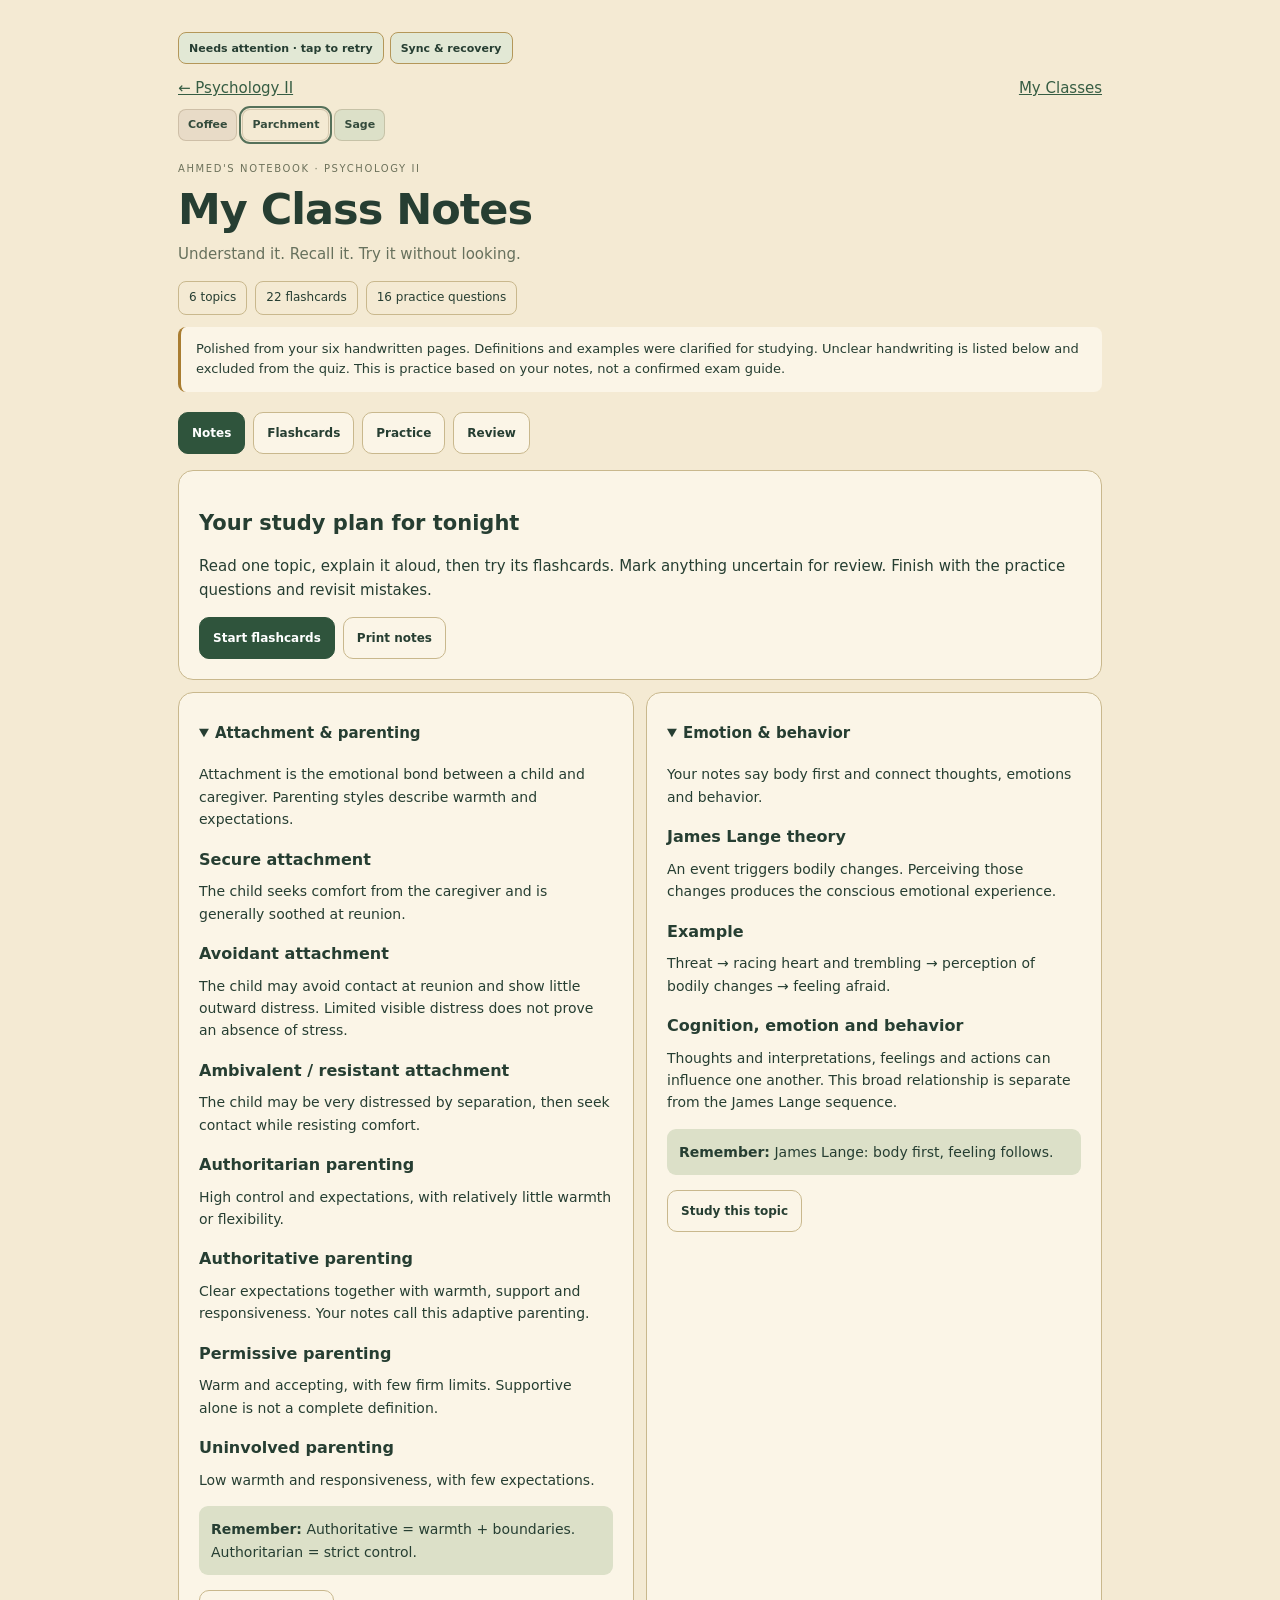
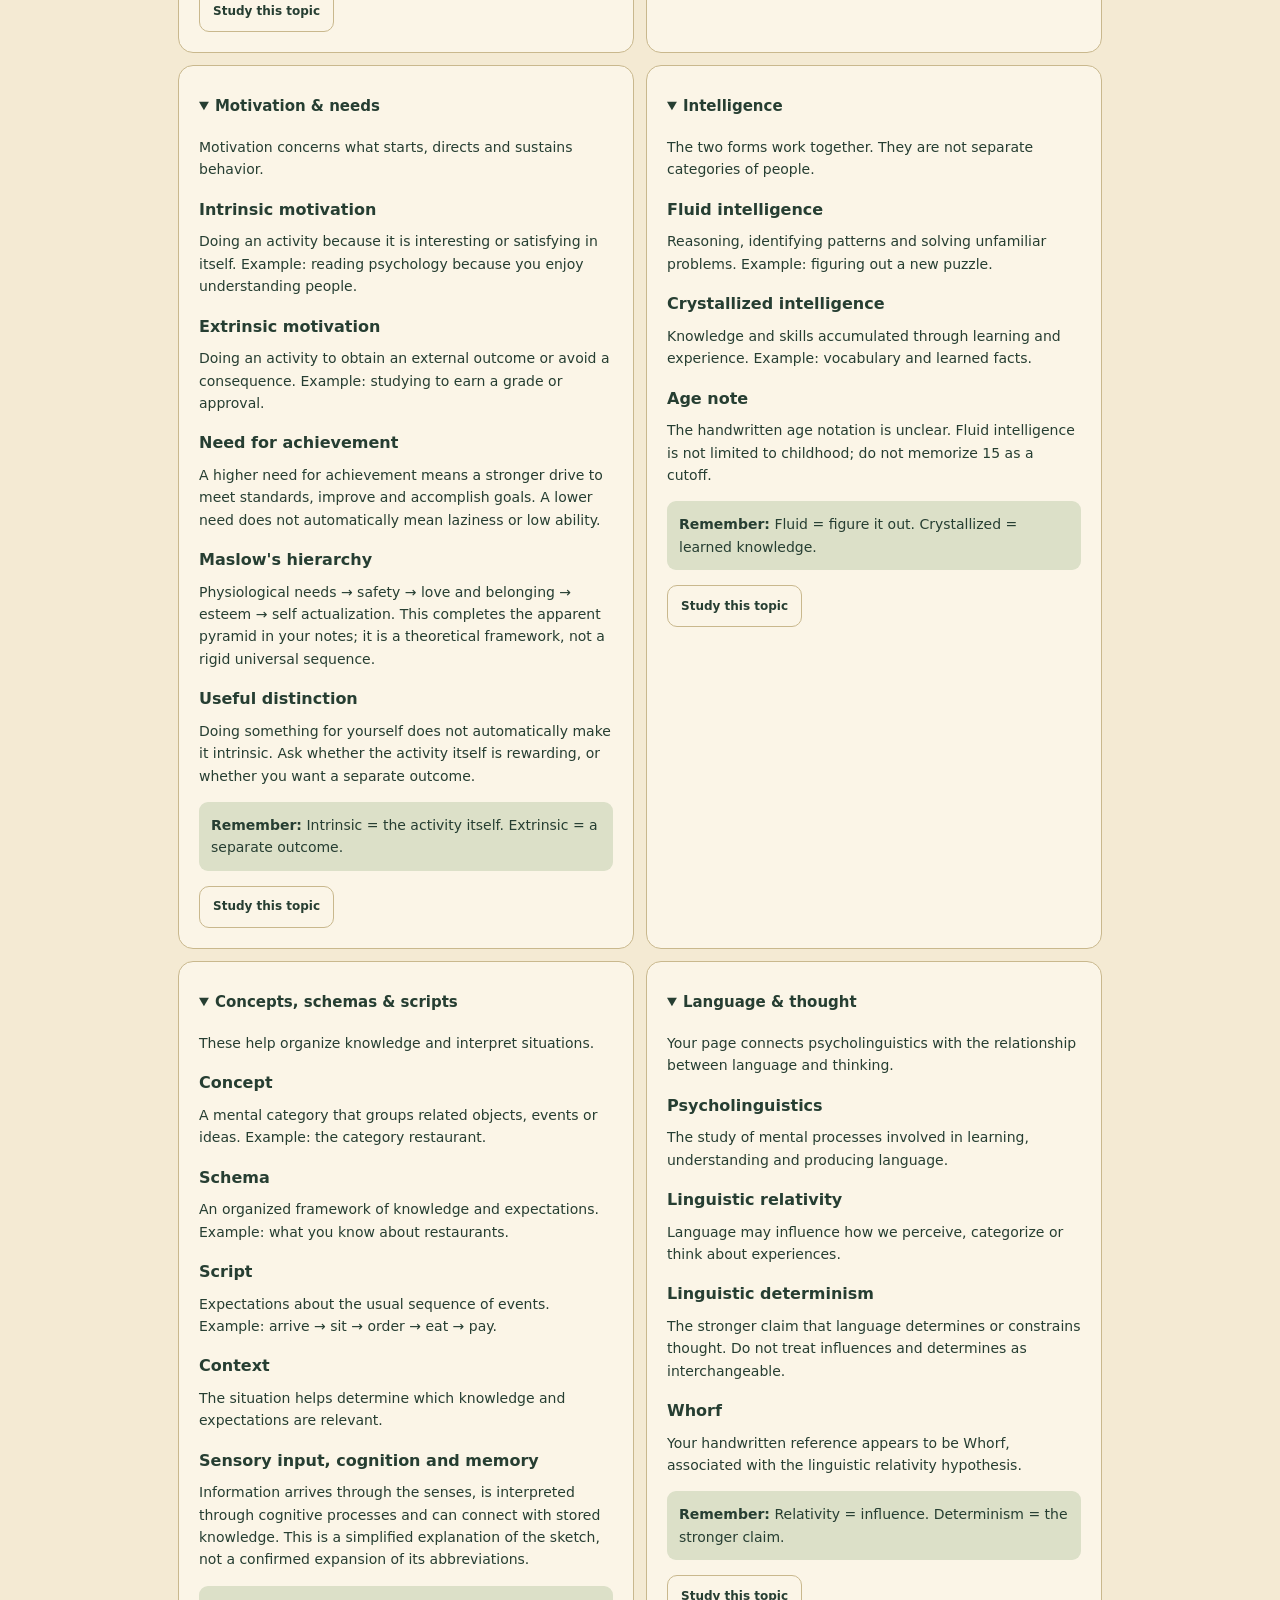
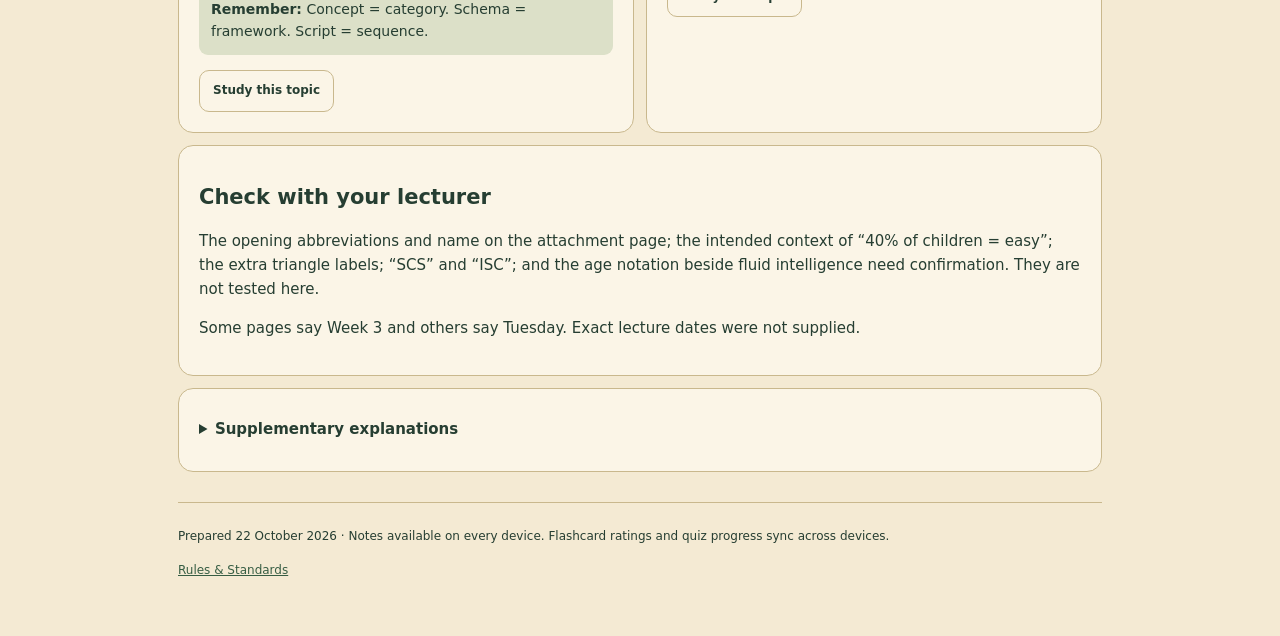
==== class-notes.html @ cc476f18 "Connect shared device sync with local migration and version recovery" ====
<!doctype html>
<html lang="en"><head><meta charset="utf-8"><meta name="viewport" content="width=device-width,initial-scale=1">
<title>My Class Notes · Psychology II · Ahmed Life Lab</title>
<link rel="icon" href="/ahmed-icon.svg"><link rel="stylesheet" href="/warm-theme.css">
<style>
*{box-sizing:border-box}body{margin:0;font:15px/1.6 system-ui,sans-serif;color:#263e32}main{max-width:960px;margin:auto;padding:24px 18px 56px}a{color:#365d43}button,select{font:600 12px/1.4 system-ui;min-height:42px;padding:9px 13px;border:1px solid var(--edge);border-radius:10px;color:#263e32;background:var(--surface);cursor:pointer}button:disabled{opacity:.45;cursor:default}button:focus-visible,a:focus-visible,select:focus-visible,summary:focus-visible{outline:3px solid #9a6834;outline-offset:3px}.topline,.actions,.tabs,.filters,.stats{display:flex;gap:8px;align-items:center;flex-wrap:wrap}.topline{justify-content:space-between}.eyebrow{font-size:10px;letter-spacing:1.6px;text-transform:uppercase;color:#6d725b;margin:20px 0 6px}h1{font-size:clamp(29px,6vw,43px);line-height:1.15;letter-spacing:-1px;margin:8px 0}h2{font-size:21px;line-height:1.35}h3{font-size:16px;margin-bottom:5px}p{margin:8px 0 15px}.muted,small{color:#67715d}.tabs{margin:20px 0 16px}.tabs button[aria-current=page],.primary{background:#2f543c;color:white;border-color:#2f543c}.box{border:1px solid var(--edge);border-radius:15px;padding:20px;background:var(--surface);margin:12px 0}.grid{display:grid;grid-template-columns:repeat(2,minmax(0,1fr));gap:12px}.grid .box{margin:0}.cue{background:var(--sage);padding:12px;border-radius:9px;font-size:13px}.stats{font-size:12px;margin:12px 0}.stats span{border:1px solid var(--edge);border-radius:8px;padding:6px 10px}.flash{text-align:center;min-height:300px;display:flex;flex-direction:column;justify-content:center;align-items:center}.flash h2{font-size:25px;max-width:650px}.flash .answer{border-top:1px solid var(--edge);padding-top:18px;max-width:650px}.flash .actions{justify-content:center}.option{display:block;width:100%;text-align:left;margin:9px 0;font-weight:500}.option.correct{border:2px solid #377148;background:#e4efdc;color:#244c2d}.option.wrong{border:2px solid #a44942;background:#f8e8e1;color:#772d28}.notice{border-left:3px solid #a97d31;padding:12px 15px;font-size:13px;background:var(--surface);border-radius:8px}summary{cursor:pointer;font-weight:650;padding:8px 0;min-height:42px}footer{margin-top:30px;padding-top:16px;border-top:1px solid var(--edge);font-size:12px}#warning{color:#853d2c}.filters select{max-width:100%}.topic-body p{font-size:14px}.study-link{display:inline-flex;align-items:center;min-height:42px}.source-list a{display:inline-block;margin-right:12px}#pane{scroll-margin-top:15px}@media(max-width:600px){.grid{grid-template-columns:1fr}main{padding:18px 14px 36px}.box{padding:16px}.tabs{gap:5px}.tabs button{flex:1;padding:9px 7px}.flash h2{font-size:22px}.filters{align-items:stretch;flex-direction:column}}@media print{.tabs,.topline,.warm-themes,.filters,button,.stats,footer{display:none!important}.grid{display:block}.box{break-inside:avoid}main{max-width:none;padding:0}details .topic-body{display:block}body{background:white!important}}
</style><script src="/sync-merge.js?v=1"></script><script src="/cloud-sync.js?v=1"></script></head><body><main>
<div class="topline"><a href="/psychology.html?class=psychology">← Psychology II</a><a href="/?page=university">My Classes</a></div>
<div class="warm-themes" aria-label="Page color"><button data-theme="coffee">Coffee</button><button data-theme="parchment">Parchment</button><button data-theme="sage">Sage</button></div>
<header><p class="eyebrow">Ahmed's notebook · Psychology II</p><h1>My Class Notes</h1><p class="muted">Understand it. Recall it. Try it without looking.</p><div class="stats"><span>6 topics</span><span>22 flashcards</span><span>16 practice questions</span></div></header>
<p class="notice">Polished from your six handwritten pages. Definitions and examples were clarified for studying. Unclear handwriting is listed below and excluded from the quiz. This is practice based on your notes, not a confirmed exam guide.</p>
<nav class="tabs" aria-label="Study mode"><button data-mode="notes">Notes</button><button data-mode="cards">Flashcards</button><button data-mode="quiz">Practice</button><button data-mode="review">Review</button></nav>
<p id="warning" role="status"></p><div id="pane"></div>
<footer><p>Prepared 22 October 2026 · Notes available on every device. Flashcard ratings and quiz progress sync across devices.</p><a href="/rules.html">Rules & Standards</a></footer>
</main><script>
"use strict";
const topics=[{"title":"Attachment & parenting","intro":"Attachment is the emotional bond between a child and caregiver. Parenting styles describe warmth and expectations.","items":[["Secure attachment","The child seeks comfort from the caregiver and is generally soothed at reunion."],["Avoidant attachment","The child may avoid contact at reunion and show little outward distress. Limited visible distress does not prove an absence of stress."],["Ambivalent / resistant attachment","The child may be very distressed by separation, then seek contact while resisting comfort."],["Authoritarian parenting","High control and expectations, with relatively little warmth or flexibility."],["Authoritative parenting","Clear expectations together with warmth, support and responsiveness. Your notes call this adaptive parenting."],["Permissive parenting","Warm and accepting, with few firm limits. Supportive alone is not a complete definition."],["Uninvolved parenting","Low warmth and responsiveness, with few expectations."]],"cue":"Authoritative = warmth + boundaries. Authoritarian = strict control."},{"title":"Emotion & behavior","intro":"Your notes say body first and connect thoughts, emotions and behavior.","items":[["James Lange theory","An event triggers bodily changes. Perceiving those changes produces the conscious emotional experience."],["Example","Threat → racing heart and trembling → perception of bodily changes → feeling afraid."],["Cognition, emotion and behavior","Thoughts and interpretations, feelings and actions can influence one another. This broad relationship is separate from the James Lange sequence."]],"cue":"James Lange: body first, feeling follows."},{"title":"Motivation & needs","intro":"Motivation concerns what starts, directs and sustains behavior.","items":[["Intrinsic motivation","Doing an activity because it is interesting or satisfying in itself. Example: reading psychology because you enjoy understanding people."],["Extrinsic motivation","Doing an activity to obtain an external outcome or avoid a consequence. Example: studying to earn a grade or approval."],["Need for achievement","A higher need for achievement means a stronger drive to meet standards, improve and accomplish goals. A lower need does not automatically mean laziness or low ability."],["Maslow's hierarchy","Physiological needs → safety → love and belonging → esteem → self actualization. This completes the apparent pyramid in your notes; it is a theoretical framework, not a rigid universal sequence."],["Useful distinction","Doing something for yourself does not automatically make it intrinsic. Ask whether the activity itself is rewarding, or whether you want a separate outcome."]],"cue":"Intrinsic = the activity itself. Extrinsic = a separate outcome."},{"title":"Intelligence","intro":"The two forms work together. They are not separate categories of people.","items":[["Fluid intelligence","Reasoning, identifying patterns and solving unfamiliar problems. Example: figuring out a new puzzle."],["Crystallized intelligence","Knowledge and skills accumulated through learning and experience. Example: vocabulary and learned facts."],["Age note","The handwritten age notation is unclear. Fluid intelligence is not limited to childhood; do not memorize 15 as a cutoff."]],"cue":"Fluid = figure it out. Crystallized = learned knowledge."},{"title":"Concepts, schemas & scripts","intro":"These help organize knowledge and interpret situations.","items":[["Concept","A mental category that groups related objects, events or ideas. Example: the category restaurant."],["Schema","An organized framework of knowledge and expectations. Example: what you know about restaurants."],["Script","Expectations about the usual sequence of events. Example: arrive → sit → order → eat → pay."],["Context","The situation helps determine which knowledge and expectations are relevant."],["Sensory input, cognition and memory","Information arrives through the senses, is interpreted through cognitive processes and can connect with stored knowledge. This is a simplified explanation of the sketch, not a confirmed expansion of its abbreviations."]],"cue":"Concept = category. Schema = framework. Script = sequence."},{"title":"Language & thought","intro":"Your page connects psycholinguistics with the relationship between language and thinking.","items":[["Psycholinguistics","The study of mental processes involved in learning, understanding and producing language."],["Linguistic relativity","Language may influence how we perceive, categorize or think about experiences."],["Linguistic determinism","The stronger claim that language determines or constrains thought. Do not treat influences and determines as interchangeable."],["Whorf","Your handwritten reference appears to be Whorf, associated with the linguistic relativity hypothesis."]],"cue":"Relativity = influence. Determinism = the stronger claim."}],cards=[{"topic":0,"q":"Explain secure attachment.","a":"The child seeks comfort from the caregiver and is generally soothed at reunion."},{"topic":0,"q":"Explain avoidant attachment.","a":"The child may avoid contact at reunion and show little outward distress. Limited visible distress does not prove an absence of stress."},{"topic":0,"q":"Explain ambivalent / resistant attachment.","a":"The child may be very distressed by separation, then seek contact while resisting comfort."},{"topic":0,"q":"Explain authoritarian parenting.","a":"High control and expectations, with relatively little warmth or flexibility."},{"topic":0,"q":"Explain authoritative parenting.","a":"Clear expectations together with warmth, support and responsiveness. Your notes call this adaptive parenting."},{"topic":0,"q":"Explain permissive parenting.","a":"Warm and accepting, with few firm limits. Supportive alone is not a complete definition."},{"topic":0,"q":"Explain uninvolved parenting.","a":"Low warmth and responsiveness, with few expectations."},{"topic":1,"q":"Explain james lange theory.","a":"An event triggers bodily changes. Perceiving those changes produces the conscious emotional experience."},{"topic":1,"q":"Explain cognition, emotion and behavior.","a":"Thoughts and interpretations, feelings and actions can influence one another. This broad relationship is separate from the James Lange sequence."},{"topic":2,"q":"Explain intrinsic motivation.","a":"Doing an activity because it is interesting or satisfying in itself. Example: reading psychology because you enjoy understanding people."},{"topic":2,"q":"Explain extrinsic motivation.","a":"Doing an activity to obtain an external outcome or avoid a consequence. Example: studying to earn a grade or approval."},{"topic":2,"q":"Explain need for achievement.","a":"A higher need for achievement means a stronger drive to meet standards, improve and accomplish goals. A lower need does not automatically mean laziness or low ability."},{"topic":2,"q":"Explain maslow's hierarchy.","a":"Physiological needs → safety → love and belonging → esteem → self actualization. This completes the apparent pyramid in your notes; it is a theoretical framework, not a rigid universal sequence."},{"topic":3,"q":"Explain fluid intelligence.","a":"Reasoning, identifying patterns and solving unfamiliar problems. Example: figuring out a new puzzle."},{"topic":3,"q":"Explain crystallized intelligence.","a":"Knowledge and skills accumulated through learning and experience. Example: vocabulary and learned facts."},{"topic":4,"q":"Explain concept.","a":"A mental category that groups related objects, events or ideas. Example: the category restaurant."},{"topic":4,"q":"Explain schema.","a":"An organized framework of knowledge and expectations. Example: what you know about restaurants."},{"topic":4,"q":"Explain script.","a":"Expectations about the usual sequence of events. Example: arrive → sit → order → eat → pay."},{"topic":4,"q":"Explain context.","a":"The situation helps determine which knowledge and expectations are relevant."},{"topic":5,"q":"Explain psycholinguistics.","a":"The study of mental processes involved in learning, understanding and producing language."},{"topic":5,"q":"Explain linguistic relativity.","a":"Language may influence how we perceive, categorize or think about experiences."},{"topic":5,"q":"Explain linguistic determinism.","a":"The stronger claim that language determines or constrains thought. Do not treat influences and determines as interchangeable."}],quiz=[[0,"A caregiver sets clear limits, listens and responds warmly. Which style fits?",["Authoritative","Authoritarian","Permissive","Uninvolved"],0,"Authoritative parenting combines warmth with clear expectations."],[0,"A caregiver is affectionate but rarely sets limits. Which style fits?",["Uninvolved","Authoritarian","Permissive","Authoritative"],2,"Permissive parenting combines warmth with relatively few firm limits."],[0,"A child seeks comfort and settles after the caregiver returns. Which pattern fits best?",["Avoidant","Secure","Resistant","A parenting style"],1,"Secure attachment involves seeking and generally accepting comfort at reunion."],[0,"A child wants contact at reunion but also resists being comforted. Which pattern fits?",["Secure","Avoidant","Authoritative","Ambivalent / resistant"],3,"The combination of seeking contact and resisting comfort describes a resistant pattern."],[1,"Which sequence best represents James Lange theory?",["Feeling → event → bodily change","Event → bodily change → perceived change → feeling","Feeling → bodily change → event","Event → feeling, without a bodily response"],1,"The theory places bodily changes and their perception before the conscious emotional experience."],[1,"Thoughts, emotions and behavior are best described as…",["Always independent","Exactly the same process","Potentially influencing one another","Only controlled by language"],2,"Interpretations can affect feelings and actions, and these processes can influence one another."],[2,"Ahmed reads psychology because he enjoys the subject. This is…",["Intrinsic motivation","Extrinsic motivation","Linguistic determinism","Crystallized intelligence"],0,"Enjoyment of the activity itself is intrinsic motivation."],[2,"A student studies mainly to earn a prize. This is…",["A script","Intrinsic motivation","Secure attachment","Extrinsic motivation"],3,"The prize is a separate outcome rather than enjoyment of studying itself."],[2,"Which is the usual order of Maslow's five levels?",["Esteem → safety → food → belonging → potential","Physiological → safety → belonging → esteem → self actualization","Safety → esteem → physiological → belonging → potential","Belonging → physiological → esteem → safety → potential"],1,"The standard five level model starts with physiological needs and ends with self actualization."],[2,"Lower need for achievement necessarily means…",["Low intelligence","Laziness","Neither low intelligence nor laziness","No motivation of any kind"],2,"Need for achievement concerns one kind of motivational emphasis, not a person's ability or worth."],[3,"Solving an unfamiliar pattern puzzle mainly illustrates…",["Fluid intelligence","Crystallized intelligence","A parenting style","Extrinsic motivation"],0,"Fluid intelligence involves reasoning through new problems."],[3,"Knowing the meanings of words mainly illustrates…",["Fluid intelligence only","A script","Avoidant attachment","Crystallized intelligence"],3,"Vocabulary is accumulated knowledge."],[4,"Expecting to be seated, order, eat and pay is a…",["Concept only","Script","Motivation","Language theory"],1,"A script is an expected sequence of events."],[4,"An organized framework of knowledge is a…",["Physiological response","Reward","Schema","Need"],2,"Schemas organize knowledge and expectations. Scripts concern event sequences."],[5,"Which wording best captures linguistic relativity?",["Language may influence thought","Language completely determines every thought","Language has no relationship to thought","Thought is only vocabulary"],0,"Relativity concerns influence; determinism is a stronger claim."],[5,"Psycholinguistics examines…",["Only spelling rules","Only parenting","Only intelligence scores","Mental processes involved in language"],3,"It studies processes such as language learning, comprehension and production."]];
const KEY="ahmed-psychology-class-notes-20261022-v1";
let state={ratings:{},answers:{}},mode="notes",filter="all",cursor=0,qi=0,revealed=false;
try{const s=JSON.parse(localStorage.getItem(KEY)||"null");if(s&&typeof s.ratings==="object"&&s.ratings&&typeof s.answers==="object"&&s.answers)state=s}catch(e){}
function persist(){try{localStorage.setItem(KEY,JSON.stringify(state))}catch(e){document.getElementById("warning").textContent="Progress could not be saved. You can still study in this session."}}
const esc=s=>String(s).replace(/[&<>"']/g,c=>({"&":"&amp;","<":"&lt;",">":"&gt;",'"':"&quot;","'":"&#39;"}[c]));
const pane=document.getElementById("pane");
function pool(){return cards.map((_,i)=>i).filter(i=>filter==="all"||(filter==="again"?state.ratings[i]==="again":String(cards[i].topic)===filter))}
function route(push){const u=new URL(location.href);u.searchParams.set("mode",mode);u.searchParams.set("filter",filter);u.searchParams.set("card",cursor);u.searchParams.set("q",qi);history[push?"pushState":"replaceState"]({study:true},"",u)}
function readRoute(){const p=new URLSearchParams(location.search);mode=["notes","cards","quiz","review"].includes(p.get("mode"))?p.get("mode"):"notes";filter=["all","again",...topics.map((_,i)=>String(i))].includes(p.get("filter"))?p.get("filter"):"all";cursor=Math.max(0,Math.min(cards.length-1,Number(p.get("card"))||0));qi=Math.max(0,Math.min(quiz.length-1,Number(p.get("q"))||0));revealed=false}
function go(next){mode=next;revealed=false;route(true);render()}
function moveCard(delta){cursor=Math.max(0,Math.min(pool().length-1,cursor+delta));revealed=false;route(true);render()}
function render(){
document.querySelectorAll("[data-mode]").forEach(b=>{if(b.dataset.mode===mode)b.setAttribute("aria-current","page");else b.removeAttribute("aria-current")});
if(mode==="notes"){
pane.innerHTML='<section class="box"><h2>Your study plan for tonight</h2><p>Read one topic, explain it aloud, then try its flashcards. Mark anything uncertain for review. Finish with the practice questions and revisit mistakes.</p><div class="actions"><button class="primary" id="startCards">Start flashcards</button><button id="printNotes">Print notes</button></div></section><div class="grid">'+topics.map((t,i)=>'<details class="box" open><summary>'+esc(t.title)+'</summary><div class="topic-body"><p>'+esc(t.intro)+'</p>'+t.items.map(([k,v])=>'<h3>'+esc(k)+'</h3><p>'+esc(v)+'</p>').join("")+'<p class="cue"><strong>Remember:</strong> '+esc(t.cue)+'</p><button data-topic="'+i+'">Study this topic</button></div></details>').join("")+'</div><section class="box"><h2>Check with your lecturer</h2><p>The opening abbreviations and name on the attachment page; the intended context of “40% of children = easy”; the extra triangle labels; “SCS” and “ISC”; and the age notation beside fluid intelligence need confirmation. They are not tested here.</p><p>Some pages say Week 3 and others say Tuesday. Exact lecture dates were not supplied.</p></section><details class="box"><summary>Supplementary explanations</summary><p>These open textbook sections support the clarified definitions. Your own lectures remain the source for exam coverage.</p><p class="source-list"><a href="https://openstax.org/books/psychology-2e/pages/9-3-stages-of-development">Development</a><a href="https://openstax.org/books/psychology-2e/pages/10-4-emotion">Emotion</a><a href="https://openstax.org/books/psychology-2e/pages/10-1-motivation">Motivation</a><a href="https://openstax.org/books/psychology-2e/pages/7-4-what-are-intelligence-and-creativity">Intelligence</a><a href="https://openstax.org/books/psychology-2e/pages/7-1-what-is-cognition">Cognition</a><a href="https://openstax.org/books/psychology-2e/pages/7-2-language">Language</a></p></details>';
document.getElementById("startCards").onclick=()=>{filter="all";cursor=0;go("cards")};
document.getElementById("printNotes").onclick=()=>{pane.querySelectorAll("details").forEach(d=>d.open=true);window.print()};
pane.querySelectorAll("[data-topic]").forEach(b=>b.onclick=()=>{filter=b.dataset.topic;cursor=0;go("cards")});
}
if(mode==="cards"){
const ids=pool();cursor=Math.min(cursor,Math.max(0,ids.length-1));const id=ids[cursor],c=cards[id];
pane.innerHTML='<div class="filters"><label for="cardFilter">Choose a topic</label><select id="cardFilter"><option value="all">All flashcards</option><option value="again">Review again</option>'+topics.map((t,i)=>'<option value="'+i+'">'+esc(t.title)+'</option>').join("")+'</select></div>'+(c?'<section class="box flash"><small>'+esc(topics[c.topic].title)+' · '+(cursor+1)+' of '+ids.length+'</small><h2>'+esc(c.q)+'</h2>'+(revealed?'<p class="answer">'+esc(c.a)+'</p><div class="actions"><button id="again">Review again</button><button class="primary" id="known">Understood</button></div>':'<p class="muted">Say your answer before revealing it.</p><button class="primary" id="reveal">Reveal answer</button>')+'</section><div class="actions"><button id="prev" '+(cursor===0?'disabled':'')+'>← Previous</button><button id="next" '+(cursor===ids.length-1?'disabled':'')+'>Next →</button><button id="shuffle">Shuffle</button></div>':'<section class="box"><h2>No cards marked for review</h2><p>Choose All flashcards to study, or try the practice questions.</p></section>');
document.getElementById("cardFilter").value=filter;document.getElementById("cardFilter").onchange=e=>{filter=e.target.value;cursor=0;revealed=false;route(true);render()};
if(c){document.getElementById("prev").onclick=()=>moveCard(-1);document.getElementById("next").onclick=()=>moveCard(1);document.getElementById("shuffle").onclick=()=>{cursor=ids.length>1?(cursor+1+Math.floor(Math.random()*(ids.length-1)))%ids.length:0;revealed=false;route(true);render()};if(!revealed)document.getElementById("reveal").onclick=()=>{revealed=true;render()};else ["again","known"].forEach(r=>document.getElementById(r).onclick=()=>{state.ratings[id]=r;persist();if(!(filter==="again"&&r==="known"))cursor=(cursor+1)%ids.length;revealed=false;route(false);render()})}
}
if(mode==="quiz"){
const q=quiz[qi],a=state.answers[qi],answered=Number.isInteger(a)&&a>=0&&a<4;
pane.innerHTML='<section class="box"><small>'+esc(topics[q[0]].title)+' · Question '+(qi+1)+' of '+quiz.length+'</small><h2>'+esc(q[1])+'</h2>'+q[2].map((o,i)=>'<button class="option '+(answered?(i===q[3]?'correct':i===a?'wrong':''):'')+'" data-answer="'+i+'" '+(answered?'disabled':'')+'>'+String.fromCharCode(65+i)+'. '+esc(o)+(answered&&i===q[3]?' · Correct answer':'')+(answered&&i===a?' · Your choice':'')+'</button>').join("")+(answered?'<p role="status"><strong>'+(a===q[3]?'Correct. ':'Not quite. ')+'</strong>'+esc(q[4])+'</p><button id="retry">Try again</button>':'<p class="muted">Choose one answer. You will see an explanation.</p>')+'</section><div class="actions"><button id="qprev" '+(qi===0?'disabled':'')+'>← Previous</button><button class="primary" id="qnext">'+(qi===quiz.length-1?'See review':'Next →')+'</button></div>';
pane.querySelectorAll("[data-answer]").forEach(b=>b.onclick=()=>{state.answers[qi]=Number(b.dataset.answer);persist();render()});
document.getElementById("qprev").onclick=()=>{qi--;route(true);render()};
document.getElementById("qnext").onclick=()=>{if(qi===quiz.length-1)go("review");else{qi++;route(true);render()}};
if(answered)document.getElementById("retry").onclick=()=>{delete state.answers[qi];persist();render()};
}
if(mode==="review"){
const attempted=quiz.map((_,i)=>i).filter(i=>Number.isInteger(state.answers[i])&&state.answers[i]>=0&&state.answers[i]<4),wrong=attempted.filter(i=>state.answers[i]!==quiz[i][3]),again=cards.map((_,i)=>i).filter(i=>state.ratings[i]==="again"),known=cards.filter((_,i)=>state.ratings[i]==="known").length;
pane.innerHTML='<h2>Your review list</h2><div class="stats"><span>'+known+' / '+cards.length+' cards understood</span><span>'+again.length+' cards to revisit</span><span>'+attempted.length+' / '+quiz.length+' questions attempted</span><span>'+(attempted.length-wrong.length)+' correct latest answers</span></div><p class="muted">Counts reflect your latest answers, not a prediction of your exam score.</p><div class="actions"><button class="primary" id="reviewCards">Review marked cards</button><button id="continueQuiz">Continue practice</button><button id="reset">Reset study progress</button></div>'+(wrong.length?wrong.map(i=>'<section class="box"><small>'+esc(topics[quiz[i][0]].title)+'</small><h3>'+esc(quiz[i][1])+'</h3><p>'+esc(quiz[i][4])+'</p><button data-retry="'+i+'">Retry question</button></section>').join(""):'<section class="box"><p>'+(attempted.length?'No incorrect answers recorded. Try any unanswered questions and explain the concepts aloud.':'Start the practice questions to build your review list.')+'</p></section>');
document.getElementById("reviewCards").onclick=()=>{filter="again";cursor=0;go("cards")};
document.getElementById("continueQuiz").onclick=()=>{qi=quiz.findIndex((_,i)=>!attempted.includes(i));if(qi<0)qi=0;go("quiz")};
document.getElementById("reset").onclick=()=>{if(confirm("Reset flashcard ratings and quiz answers for this study page? Your notes will stay unchanged.")){state={ratings:{},answers:{}};persist();render()}};
pane.querySelectorAll("[data-retry]").forEach(b=>b.onclick=()=>{qi=Number(b.dataset.retry);delete state.answers[qi];persist();go("quiz")});
}
}
document.querySelectorAll("[data-mode]").forEach(b=>b.onclick=()=>go(b.dataset.mode));
addEventListener("popstate",()=>{readRoute();render()});
const themes=["coffee","parchment","sage"];let theme="parchment";try{const v=localStorage.getItem("ahmed-theme");if(themes.includes(v))theme=v}catch(e){}
function applyTheme(){document.documentElement.dataset.theme=theme;document.querySelectorAll("[data-theme]").forEach(b=>b.setAttribute("aria-pressed",b.dataset.theme===theme))}
document.querySelectorAll("[data-theme]").forEach(b=>b.onclick=()=>{theme=b.dataset.theme;applyTheme();try{localStorage.setItem("ahmed-theme",theme)}catch(e){}});applyTheme();readRoute();route(false);render();
</script><script>window.addEventListener('ahmed-cloud-updated',()=>{try{const s=JSON.parse(localStorage.getItem(KEY)||'null');if(s&&s.ratings&&s.answers){state=s;render()}const v=localStorage.getItem('ahmed-theme');if(themes.includes(v)){theme=v;applyTheme()}}catch(e){}});</script></body></html>
---- warm-theme.css ----
:root{--paper:#f4ead3;--surface:#fbf5e7;--edge:#c9b88d;--sage:#dce0c8;background:var(--paper);color:#263e32}:root[data-theme=coffee]{--paper:#e8dbc7;--surface:#f3e8d8;--edge:#beaa8b;--sage:#d8dcc6}:root[data-theme=sage]{--paper:#e2e5d5;--surface:#eff0e3;--edge:#b5bea5;--sage:#d0d9be}body{background:var(--paper)!important;color:#263e32}body>aside{background:var(--surface);border-color:var(--edge)}.warm-themes{display:flex;gap:5px;align-items:center;flex-wrap:wrap;margin:9px 0 14px}.warm-themes button{font:600 11px/1.2 system-ui;color:#344b3c;padding:6px 9px;min-height:32px;border:1px solid #a6957566;border-radius:8px;cursor:pointer}.warm-themes button[data-theme=coffee]{background:#e8dbc7}.warm-themes button[data-theme=parchment]{background:#f4ead3}.warm-themes button[data-theme=sage]{background:#dce0c8}.warm-themes button[aria-pressed=true]{outline:2px solid #55715a;outline-offset:1px}.nav button{border:1px solid var(--edge);background:var(--surface);font-size:12px;padding:9px 11px;min-height:42px}.nav button[data-page=university]{order:-2;background:var(--sage);border-color:#758468;padding:14px 11px;min-height:62px;font-size:17px;grid-column:1/-1}.nav button[data-page=home]{order:2}.nav button.active{box-shadow:inset 3px 0 #446049;background:var(--sage)}.nav-subtitle{display:block;font:400 10px/1.4 system-ui;margin-top:4px;color:#5c6a57}.card,.panel,.item,.box,.ahd-card,.semester-note{background:var(--surface);border-color:var(--edge)}.secondary{background:var(--sage)}.warm-footer{display:flex;justify-content:center;flex-wrap:wrap;align-items:center;gap:8px;font:11px/1.5 system-ui;color:#767461;margin:30px 0 6px;padding:14px 0;border-top:1px solid #b9a88655}.warm-footer a{color:#9a5c3b;text-decoration:none;font-weight:650;min-height:32px;display:inline-flex;align-items:center}.class-toolbar{display:flex;align-items:center;gap:8px;flex-wrap:wrap;margin:12px 0}.class-toolbar label{font:600 11px system-ui;color:#67725c}.class-toolbar select{font:600 13px system-ui;max-width:100%;min-height:36px;background:var(--sage);color:#2e4838;border:1px solid #889779;border-radius:9px;padding:8px}.class-empty{padding:20px;border:1px solid var(--edge);border-radius:14px;background:var(--surface)}.class-empty h2{font-size:21px}.class-empty p{font-size:14px}.class-link{display:inline-block;font-size:12px;margin-top:9px;color:#47674d}.rules{max-width:800px;margin:auto;padding:25px 20px;font:15px/1.65 system-ui}.rules h1{font-size:34px}.rules h2{font-size:20px}.rules section{padding:16px 20px;margin:12px 0;border:1px solid var(--edge);border-radius:13px;background:var(--surface)}.rules a{color:#47674d}.rules li{margin:8px 0}.rules small{color:#69735f}@media(max-width:900px){body>aside{padding:14px 16px}.nav{gap:6px}.nav button{padding:9px;min-height:42px}.nav button[data-page=home]{grid-column:1/-1;min-height:32px;padding:6px 9px}.nav .nav-icon{font-size:16px}.nav button[data-page=university] .nav-icon{font-size:23px;flex-basis:29px}.warm-themes{margin:6px 0 11px}.logo{font-size:25px!important}}@media print{.warm-themes,.class-toolbar{display:none}}

/* Whole-card links with independent priority controls. */
.semester-subject,.semester-row{position:relative;isolation:isolate}.semester-subject .class-link::after,.semester-row .class-link::after{content:"";position:absolute;inset:0;z-index:1;border-radius:12px;cursor:pointer}.semester-subject select,.semester-row select,.semester-subject button,.semester-row button{position:relative;z-index:2}.semester-subject:has(.class-link:focus-visible),.semester-row:has(.class-link:focus-visible){outline:2px solid #47674d;outline-offset:3px}.semester-subject:has(.class-link:hover),.semester-row:has(.class-link:hover){box-shadow:0 0 0 1px #47674d44}
/* Compact class cards and persistent ordering. */
.semester .semester-grid{grid-template-columns:repeat(2,minmax(0,1fr));gap:10px}
.semester .semester-subject{min-width:0;padding:12px;display:flex;flex-direction:column}
.semester-subject .eyebrow{font-size:9px;letter-spacing:1.3px}
.semester .semester-subject h2{font-size:15px;line-height:1.3;margin:5px 0 7px;overflow-wrap:break-word}
.semester .semester-subject p{font-size:12px;line-height:1.4;margin:3px 0}
.semester-subject .ah-badges{margin-top:auto;padding-top:8px;gap:5px}
.semester-subject .ah-badge{font-size:11px;padding:5px 7px;min-height:32px;max-width:100%}
.semester-subject .class-link,.semester-row .class-link{margin:0;font-size:0;line-height:0}
.semester-tabs{align-items:center;flex-wrap:wrap}
.semester .semester-tabs button{padding:8px 12px;min-height:36px;font-size:12px}
.class-sort{margin-left:auto;display:flex;align-items:center;gap:5px;font-size:11px;color:#536a5b}
.class-sort select{min-height:36px;max-width:118px;padding:6px;border:1px solid var(--edge);border-radius:9px;background:var(--surface);color:#365340;font-size:12px}
@media(max-width:380px){.semester .semester-grid{gap:8px}.semester .semester-subject{padding:10px}.semester .semester-subject h2{font-size:14px}.class-sort{gap:3px}.semester .semester-tabs button{padding:8px 9px}.class-sort select{max-width:104px}}

/* Universal Rules footer, library v1.0 */
.warm-footer{justify-content:space-between;max-width:1200px;width:100%;margin-left:auto;margin-right:auto;padding-left:5px;padding-right:5px}.rules-footer-meta{display:inline-flex;align-items:center;gap:8px;flex-wrap:wrap}.warm-footer .rules-footer-link{display:inline-flex;align-items:center;justify-content:center;padding:6px 10px;min-height:30px;border:1px solid var(--edge,#c5b597);border-radius:8px;text-decoration:none!important;color:#24503d;font-size:11px;font-weight:700;background:var(--surface,#fff9eb)}@media print{.warm-footer .rules-footer-link{display:none}}
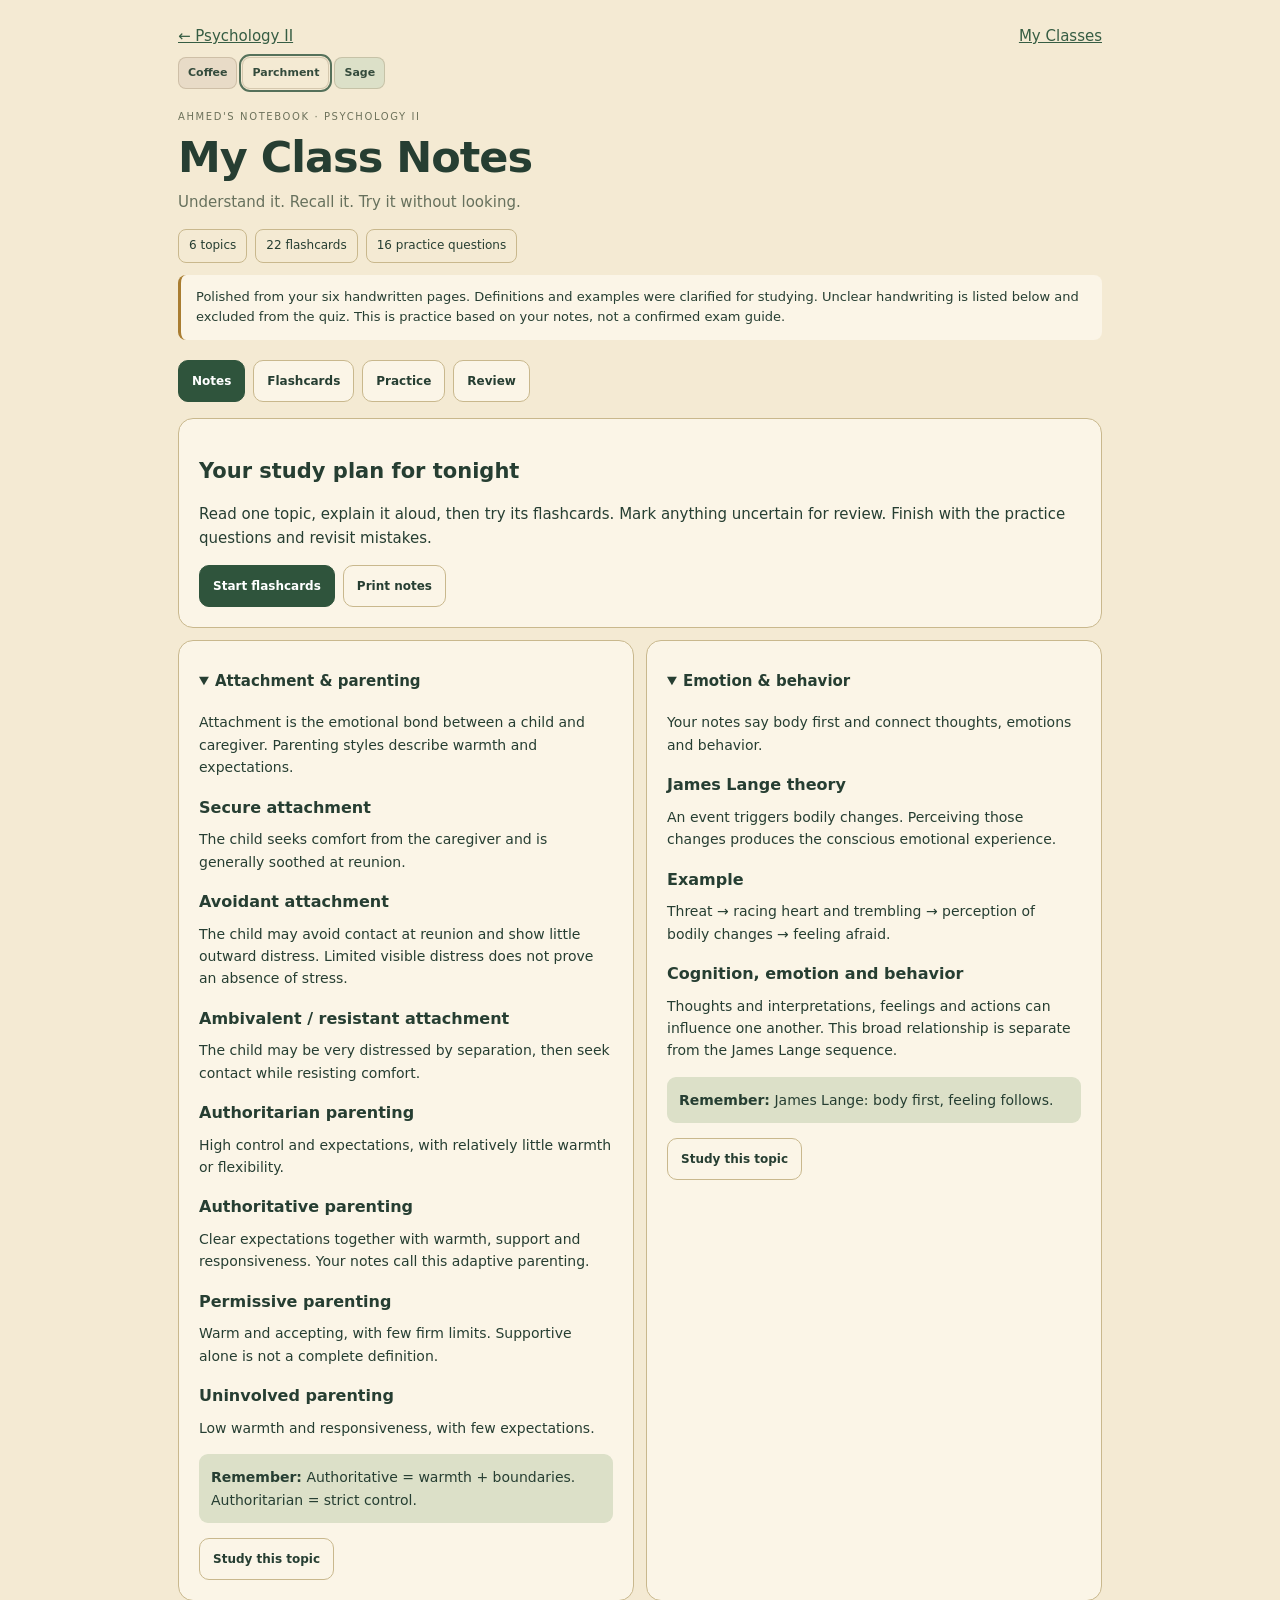
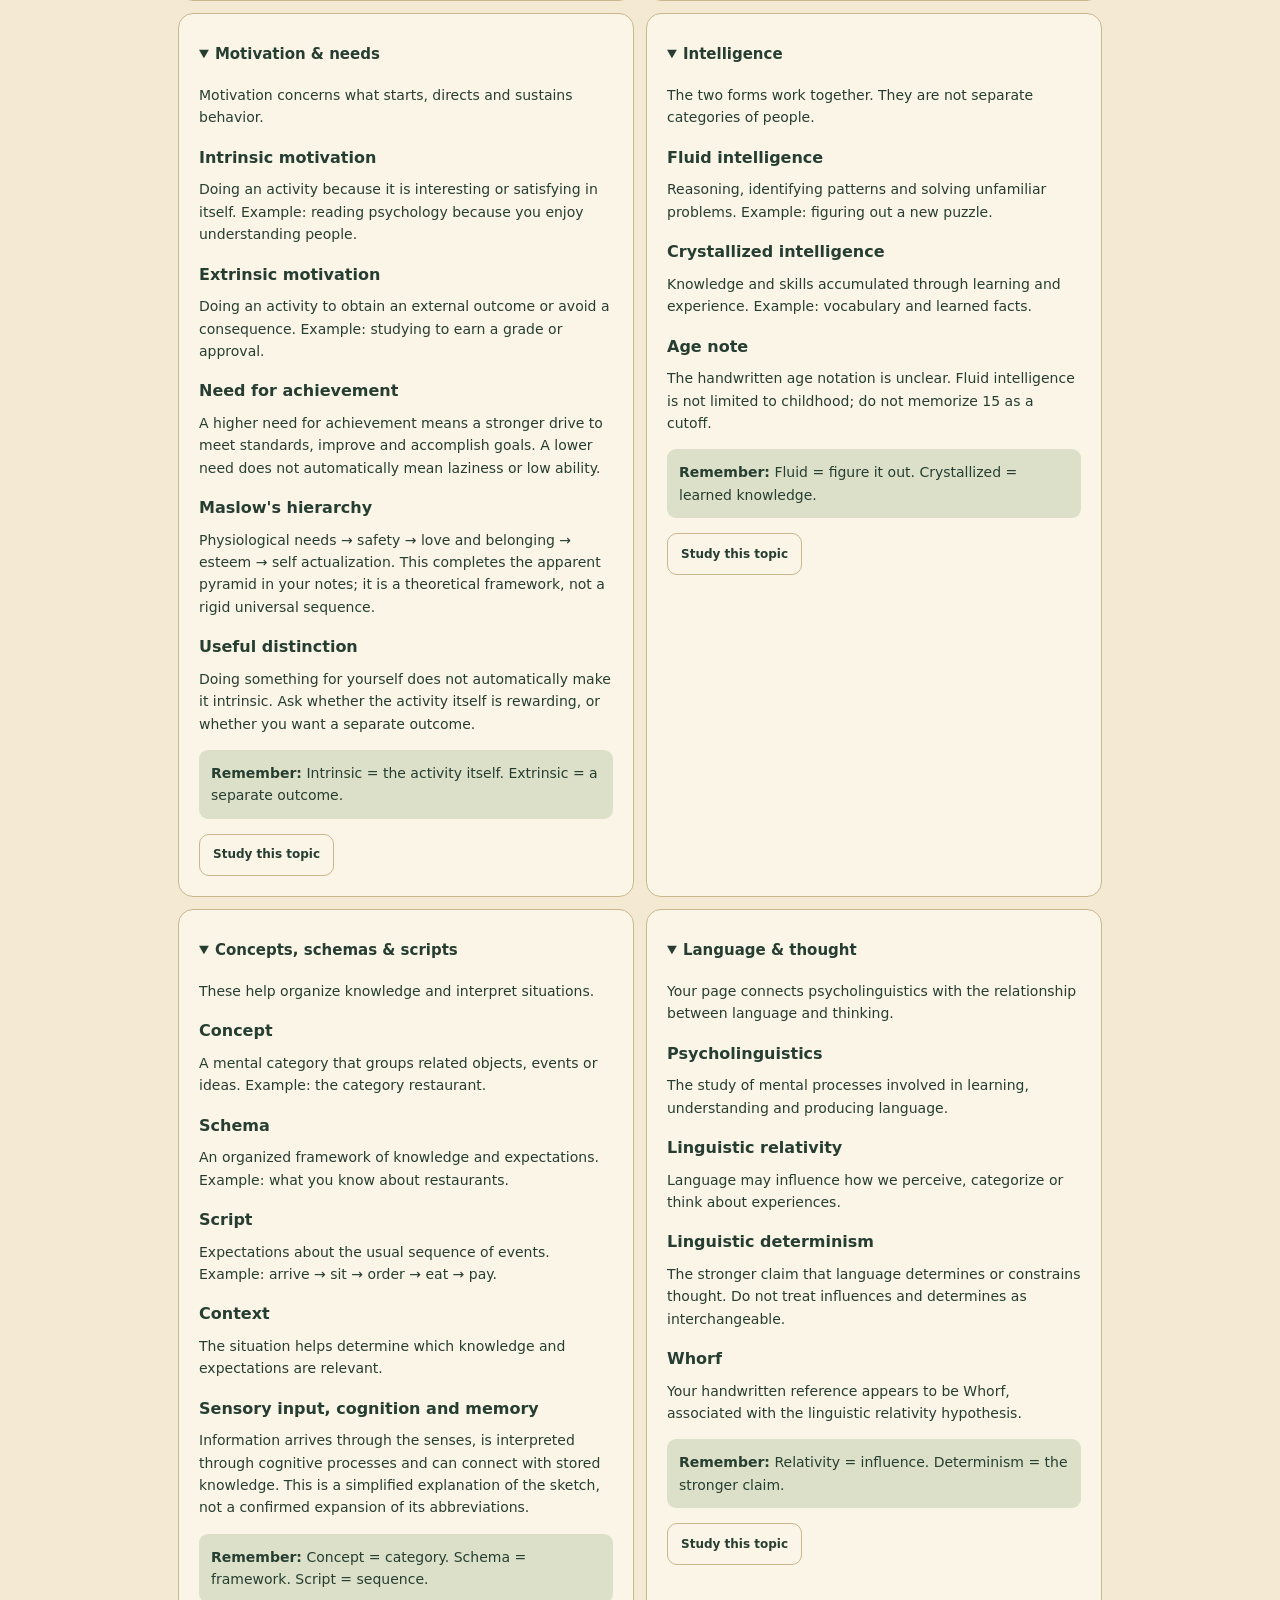
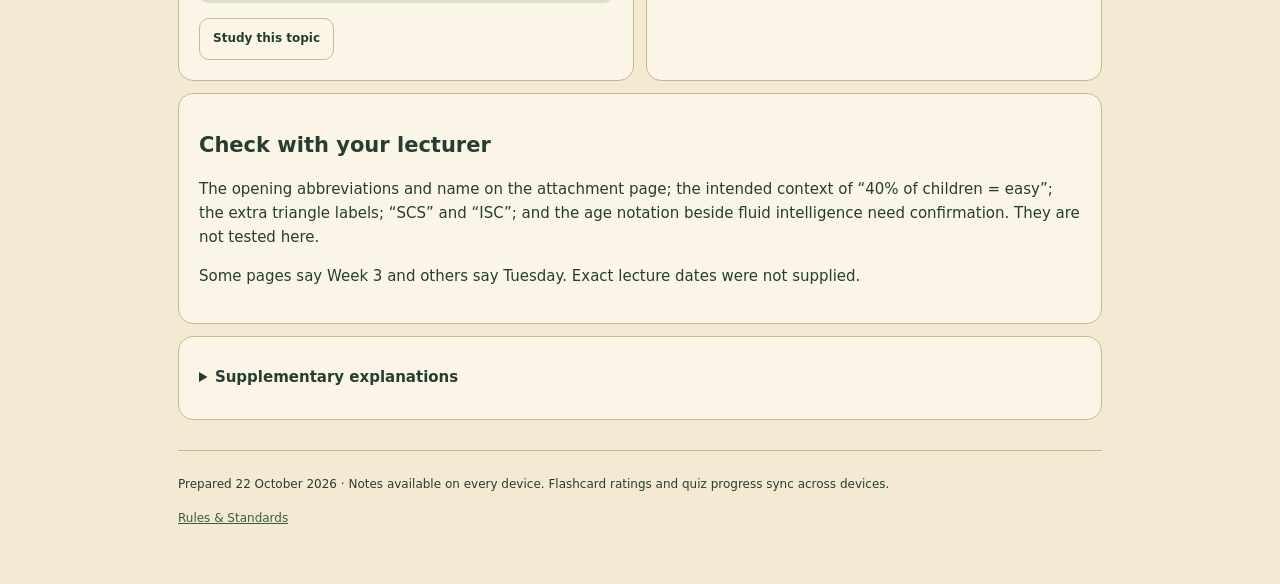
==== commit 1bac6d03: "Include back to top arrow on standalone notes and rules pages" ====
--- a/class-notes.html
+++ b/class-notes.html
@@ -63,3 +63,5 @@
 function applyTheme(){document.documentElement.dataset.theme=theme;document.querySelectorAll("[data-theme]").forEach(b=>b.setAttribute("aria-pressed",b.dataset.theme===theme))}
 document.querySelectorAll("[data-theme]").forEach(b=>b.onclick=()=>{theme=b.dataset.theme;applyTheme();try{localStorage.setItem("ahmed-theme",theme)}catch(e){}});applyTheme();readRoute();route(false);render();
 </script><script>window.addEventListener('ahmed-cloud-updated',()=>{try{const s=JSON.parse(localStorage.getItem(KEY)||'null');if(s&&s.ratings&&s.answers){state=s;render()}const v=localStorage.getItem('ahmed-theme');if(themes.includes(v)){theme=v;applyTheme()}}catch(e){}});</script></body></html>
+
+<script>(()=>{if(window.__benjiGreenUp)return;window.__benjiGreenUp=true;function init(){const style=document.createElement('style');style.textContent='#benji-green-up{position:fixed!important;right:max(12px,env(safe-area-inset-right))!important;left:auto!important;bottom:max(16px,env(safe-area-inset-bottom))!important;width:44px!important;height:44px!important;padding:9px!important;border:0!important;background:transparent!important;box-shadow:none!important;color:#536e55!important;z-index:99999!important;cursor:pointer}#benji-green-up svg{display:block;width:24px;height:28px}#benji-green-up[hidden]{display:none!important}#benji-up,#z-back-top,.tc-top,.back-to-top,#back-to-top{display:none!important}';document.head.append(style);let b=document.getElementById('benji-green-up');if(!b){b=document.createElement('button');b.id='benji-green-up';b.type='button';b.title='Back to top';b.setAttribute('aria-label','Back to top');b.innerHTML='<svg viewBox="0 0 24 28" fill="currentColor" aria-hidden="true"><path d="M12 1 2 13h7v8h6v-8h7Z"/><rect x="9" y="23" width="6" height="1.5" rx=".6"/><rect x="9" y="26" width="6" height="1.5" rx=".6"/></svg>';document.body.append(b)}const update=()=>b.hidden=window.scrollY<160;window.addEventListener('scroll',update,{passive:true});b.onclick=()=>window.scrollTo({top:0,behavior:matchMedia('(prefers-reduced-motion: reduce)').matches?'instant':'smooth'});update()}if(document.readyState==='loading')document.addEventListener('DOMContentLoaded',init,{once:true});else init()})();</script>
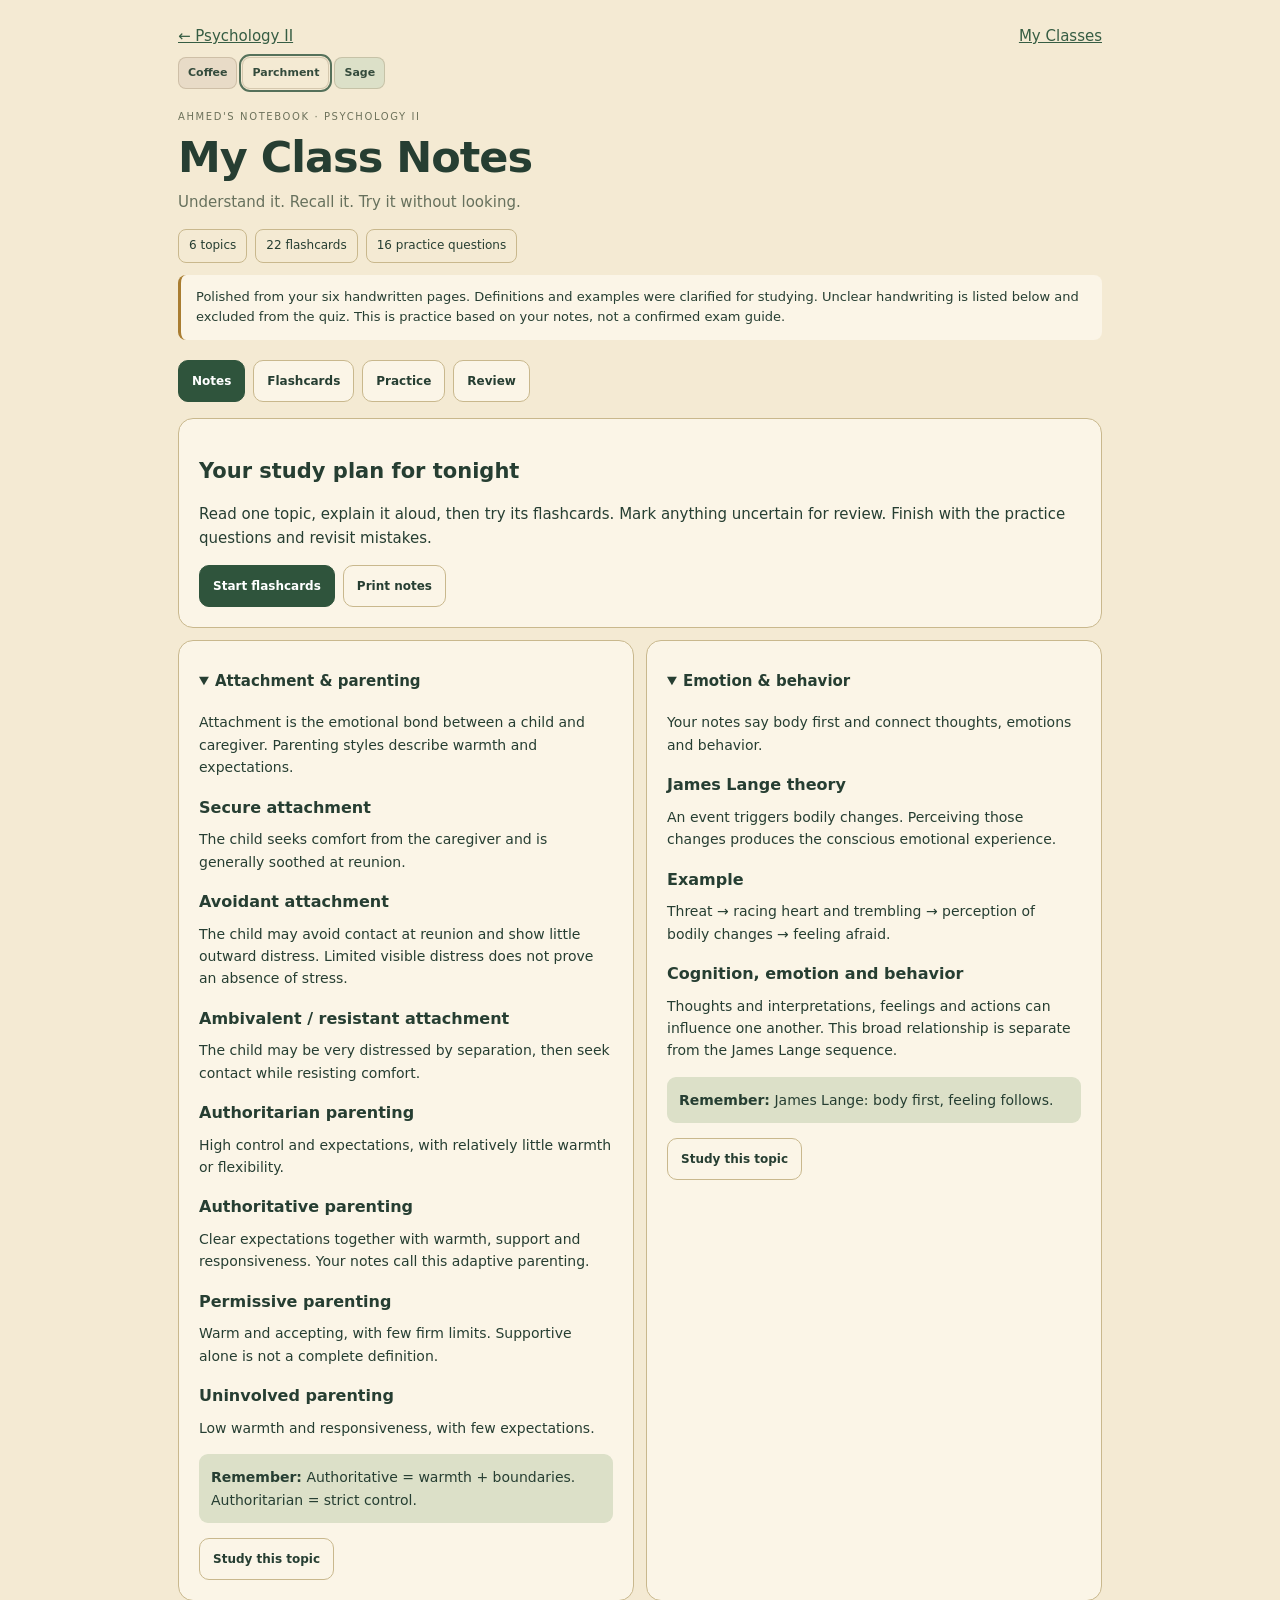
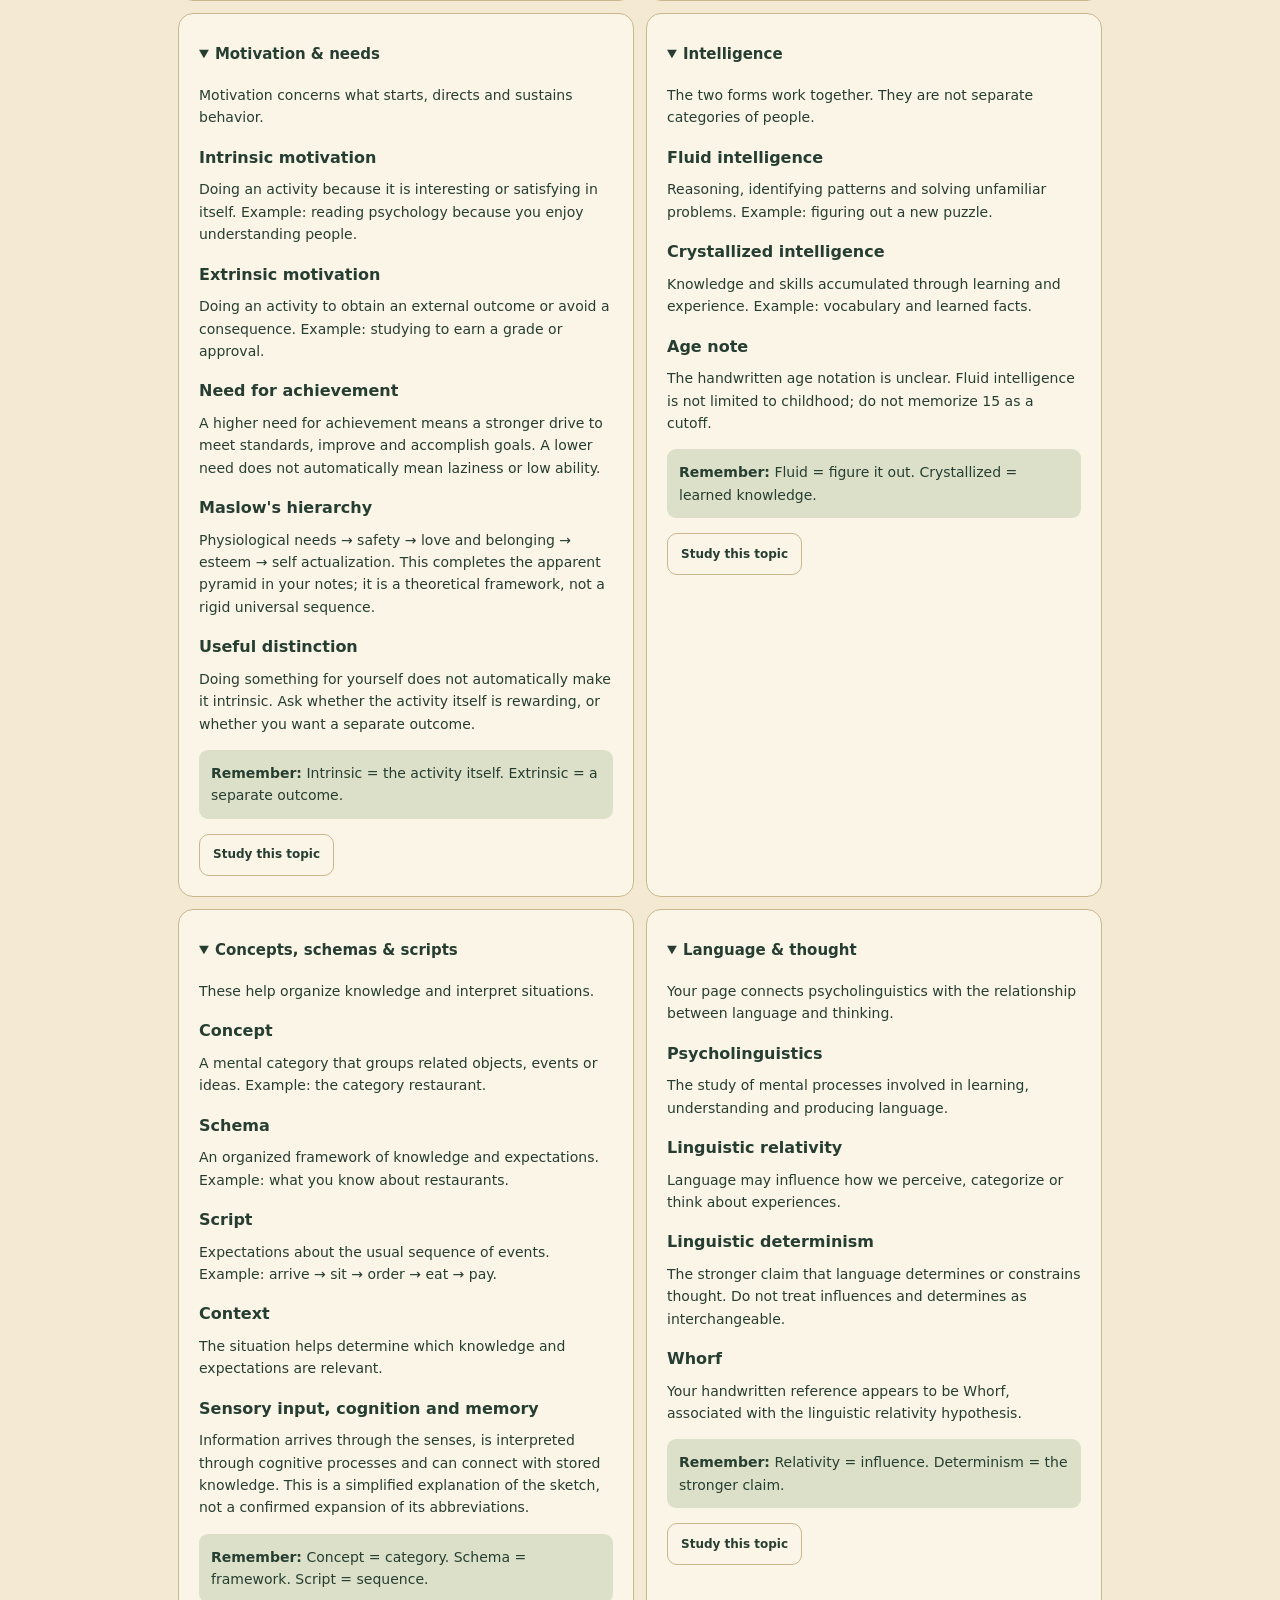
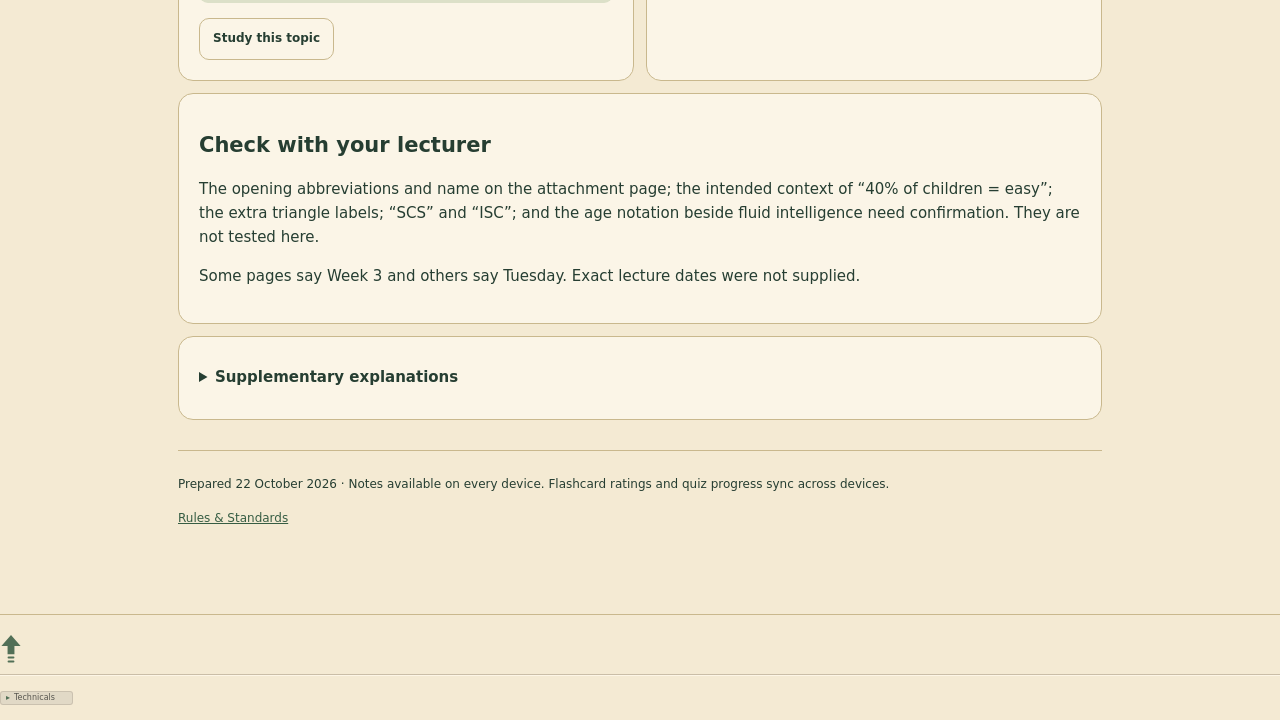
==== commit 5dd5f71a: "Use the approved footer on Life Lab pages and preserve study navigation" ====
--- a/class-notes.html
+++ b/class-notes.html
@@ -4,7 +4,7 @@
 <link rel="icon" href="/ahmed-icon.svg"><link rel="stylesheet" href="/warm-theme.css">
 <style>
 *{box-sizing:border-box}body{margin:0;font:15px/1.6 system-ui,sans-serif;color:#263e32}main{max-width:960px;margin:auto;padding:24px 18px 56px}a{color:#365d43}button,select{font:600 12px/1.4 system-ui;min-height:42px;padding:9px 13px;border:1px solid var(--edge);border-radius:10px;color:#263e32;background:var(--surface);cursor:pointer}button:disabled{opacity:.45;cursor:default}button:focus-visible,a:focus-visible,select:focus-visible,summary:focus-visible{outline:3px solid #9a6834;outline-offset:3px}.topline,.actions,.tabs,.filters,.stats{display:flex;gap:8px;align-items:center;flex-wrap:wrap}.topline{justify-content:space-between}.eyebrow{font-size:10px;letter-spacing:1.6px;text-transform:uppercase;color:#6d725b;margin:20px 0 6px}h1{font-size:clamp(29px,6vw,43px);line-height:1.15;letter-spacing:-1px;margin:8px 0}h2{font-size:21px;line-height:1.35}h3{font-size:16px;margin-bottom:5px}p{margin:8px 0 15px}.muted,small{color:#67715d}.tabs{margin:20px 0 16px}.tabs button[aria-current=page],.primary{background:#2f543c;color:white;border-color:#2f543c}.box{border:1px solid var(--edge);border-radius:15px;padding:20px;background:var(--surface);margin:12px 0}.grid{display:grid;grid-template-columns:repeat(2,minmax(0,1fr));gap:12px}.grid .box{margin:0}.cue{background:var(--sage);padding:12px;border-radius:9px;font-size:13px}.stats{font-size:12px;margin:12px 0}.stats span{border:1px solid var(--edge);border-radius:8px;padding:6px 10px}.flash{text-align:center;min-height:300px;display:flex;flex-direction:column;justify-content:center;align-items:center}.flash h2{font-size:25px;max-width:650px}.flash .answer{border-top:1px solid var(--edge);padding-top:18px;max-width:650px}.flash .actions{justify-content:center}.option{display:block;width:100%;text-align:left;margin:9px 0;font-weight:500}.option.correct{border:2px solid #377148;background:#e4efdc;color:#244c2d}.option.wrong{border:2px solid #a44942;background:#f8e8e1;color:#772d28}.notice{border-left:3px solid #a97d31;padding:12px 15px;font-size:13px;background:var(--surface);border-radius:8px}summary{cursor:pointer;font-weight:650;padding:8px 0;min-height:42px}footer{margin-top:30px;padding-top:16px;border-top:1px solid var(--edge);font-size:12px}#warning{color:#853d2c}.filters select{max-width:100%}.topic-body p{font-size:14px}.study-link{display:inline-flex;align-items:center;min-height:42px}.source-list a{display:inline-block;margin-right:12px}#pane{scroll-margin-top:15px}@media(max-width:600px){.grid{grid-template-columns:1fr}main{padding:18px 14px 36px}.box{padding:16px}.tabs{gap:5px}.tabs button{flex:1;padding:9px 7px}.flash h2{font-size:22px}.filters{align-items:stretch;flex-direction:column}}@media print{.tabs,.topline,.warm-themes,.filters,button,.stats,footer{display:none!important}.grid{display:block}.box{break-inside:avoid}main{max-width:none;padding:0}details .topic-body{display:block}body{background:white!important}}
-</style><script src="/sync-merge.js?v=1"></script><script src="/cloud-sync.js?v=1"></script></head><body><main>
+</style><script src="/sync-merge.js?v=1"></script><script src="/cloud-sync.js?v=1"></script><style>.uni-footer{direction:ltr;text-align:left;padding-top:12px}.uni-top{display:flex;align-items:center;justify-content:flex-start;width:44px;height:44px;background:transparent;border:0;padding:0;color:#527057;box-shadow:none;cursor:pointer}.uni-line{height:2px;margin:3px 0 0;background:linear-gradient(to bottom,rgba(93,75,53,.28) 0 50%,rgba(255,249,235,.8) 50% 100%)}.uni-rec{width:100%;margin:0;background:transparent;border:0;box-shadow:none}.uni-rec>summary{display:flex;align-items:center;justify-content:flex-start;list-style:none;min-height:44px;width:max-content;padding:0;cursor:pointer}.uni-rec>summary::-webkit-details-marker,.uni-rec>summary::before{display:none;content:none}.uni-chip{box-sizing:border-box;display:inline-flex;align-items:center;gap:4px;width:73px;height:14px;border:.5px solid rgba(130,122,109,.25);border-radius:3px;background:rgba(130,130,130,.16);color:#58564f;font:400 8px/1 system-ui,sans-serif;padding:0 5px}.uni-chip::before{content:'▸';color:#527057;font-size:8px}.uni-rec[open] .uni-chip::before{content:'▾'}.uni-body{padding:6px 0 12px;font:12px/1.5 system-ui,sans-serif}</style></head><body><main>
 <div class="topline"><a href="/psychology.html?class=psychology">← Psychology II</a><a href="/?page=university">My Classes</a></div>
 <div class="warm-themes" aria-label="Page color"><button data-theme="coffee">Coffee</button><button data-theme="parchment">Parchment</button><button data-theme="sage">Sage</button></div>
 <header><p class="eyebrow">Ahmed's notebook · Psychology II</p><h1>My Class Notes</h1><p class="muted">Understand it. Recall it. Try it without looking.</p><div class="stats"><span>6 topics</span><span>22 flashcards</span><span>16 practice questions</span></div></header>
@@ -62,6 +62,9 @@
 const themes=["coffee","parchment","sage"];let theme="parchment";try{const v=localStorage.getItem("ahmed-theme");if(themes.includes(v))theme=v}catch(e){}
 function applyTheme(){document.documentElement.dataset.theme=theme;document.querySelectorAll("[data-theme]").forEach(b=>b.setAttribute("aria-pressed",b.dataset.theme===theme))}
 document.querySelectorAll("[data-theme]").forEach(b=>b.onclick=()=>{theme=b.dataset.theme;applyTheme();try{localStorage.setItem("ahmed-theme",theme)}catch(e){}});applyTheme();readRoute();route(false);render();
-</script><script>window.addEventListener('ahmed-cloud-updated',()=>{try{const s=JSON.parse(localStorage.getItem(KEY)||'null');if(s&&s.ratings&&s.answers){state=s;render()}const v=localStorage.getItem('ahmed-theme');if(themes.includes(v)){theme=v;applyTheme()}}catch(e){}});</script></body></html>
+</script><script>window.addEventListener('ahmed-cloud-updated',()=>{try{const s=JSON.parse(localStorage.getItem(KEY)||'null');if(s&&s.ratings&&s.answers){state=s;render()}const v=localStorage.getItem('ahmed-theme');if(themes.includes(v)){theme=v;applyTheme()}}catch(e){}});</script><footer class="uni-footer">
+  <button class="uni-top" type="button" aria-label="Back to top" onclick="window.scrollTo({top:0,behavior:matchMedia('(prefers-reduced-motion: reduce)').matches?'instant':'smooth'})"><svg aria-hidden="true" viewBox="0 0 32 42" width="22" height="29" fill="currentColor"><path d="M2 16 16 0 30 16H21V28H11V16Z"/><rect x="11" y="31" width="10" height="3" rx="1.5"/><rect x="11" y="37" width="10" height="3" rx="1.5"/></svg></button>
+  <div class="uni-line" aria-hidden="true"></div>
+  <details class="uni-rec"><summary><span class="uni-chip">Technicals</span></summary><div class="uni-body">Universal Site Design · 25 November 2026</div></details>
+</footer></body></html>
 
-<script>(()=>{if(window.__benjiGreenUp)return;window.__benjiGreenUp=true;function init(){const style=document.createElement('style');style.textContent='#benji-green-up{position:fixed!important;right:max(12px,env(safe-area-inset-right))!important;left:auto!important;bottom:max(16px,env(safe-area-inset-bottom))!important;width:44px!important;height:44px!important;padding:9px!important;border:0!important;background:transparent!important;box-shadow:none!important;color:#536e55!important;z-index:99999!important;cursor:pointer}#benji-green-up svg{display:block;width:24px;height:28px}#benji-green-up[hidden]{display:none!important}#benji-up,#z-back-top,.tc-top,.back-to-top,#back-to-top{display:none!important}';document.head.append(style);let b=document.getElementById('benji-green-up');if(!b){b=document.createElement('button');b.id='benji-green-up';b.type='button';b.title='Back to top';b.setAttribute('aria-label','Back to top');b.innerHTML='<svg viewBox="0 0 24 28" fill="currentColor" aria-hidden="true"><path d="M12 1 2 13h7v8h6v-8h7Z"/><rect x="9" y="23" width="6" height="1.5" rx=".6"/><rect x="9" y="26" width="6" height="1.5" rx=".6"/></svg>';document.body.append(b)}const update=()=>b.hidden=window.scrollY<160;window.addEventListener('scroll',update,{passive:true});b.onclick=()=>window.scrollTo({top:0,behavior:matchMedia('(prefers-reduced-motion: reduce)').matches?'instant':'smooth'});update()}if(document.readyState==='loading')document.addEventListener('DOMContentLoaded',init,{once:true});else init()})();</script>
--- a/warm-theme.css
+++ b/warm-theme.css
@@ -19,3 +19,6 @@
 
 /* Universal Rules footer, library v1.0 */
 .warm-footer{justify-content:space-between;max-width:1200px;width:100%;margin-left:auto;margin-right:auto;padding-left:5px;padding-right:5px}.rules-footer-meta{display:inline-flex;align-items:center;gap:8px;flex-wrap:wrap}.warm-footer .rules-footer-link{display:inline-flex;align-items:center;justify-content:center;padding:6px 10px;min-height:30px;border:1px solid var(--edge,#c5b597);border-radius:8px;text-decoration:none!important;color:#24503d;font-size:11px;font-weight:700;background:var(--surface,#fff9eb)}@media print{.warm-footer .rules-footer-link{display:none}}
+
+.uni-footer{direction:ltr;text-align:left;padding-top:12px}.uni-top{display:flex;align-items:center;justify-content:flex-start;width:44px;height:44px;background:transparent;border:0;padding:0;color:#527057;box-shadow:none;cursor:pointer}.uni-line{height:2px;margin:3px 0 0;background:linear-gradient(to bottom,rgba(93,75,53,.28) 0 50%,rgba(255,249,235,.8) 50% 100%)}.uni-rec{width:100%;margin:0;background:transparent;border:0;box-shadow:none}.uni-rec>summary{display:flex;align-items:center;justify-content:flex-start;list-style:none;min-height:44px;width:max-content;padding:0;cursor:pointer}.uni-rec>summary::-webkit-details-marker,.uni-rec>summary::before{display:none;content:none}.uni-chip{box-sizing:border-box;display:inline-flex;align-items:center;gap:4px;width:73px;height:14px;border:.5px solid rgba(130,122,109,.25);border-radius:3px;background:rgba(130,130,130,.16);color:#58564f;font:400 8px/1 system-ui,sans-serif;padding:0 5px}.uni-chip::before{content:'▸';color:#527057;font-size:8px}.uni-rec[open] .uni-chip::before{content:'▾'}.uni-body{padding:6px 0 12px;font:12px/1.5 system-ui,sans-serif}
+footer.warm-footer.uni-footer{display:block;text-align:left}.warm-footer-links{display:flex;align-items:center;justify-content:space-between}.warm-footer .uni-top{background:transparent;border:0;box-shadow:none}
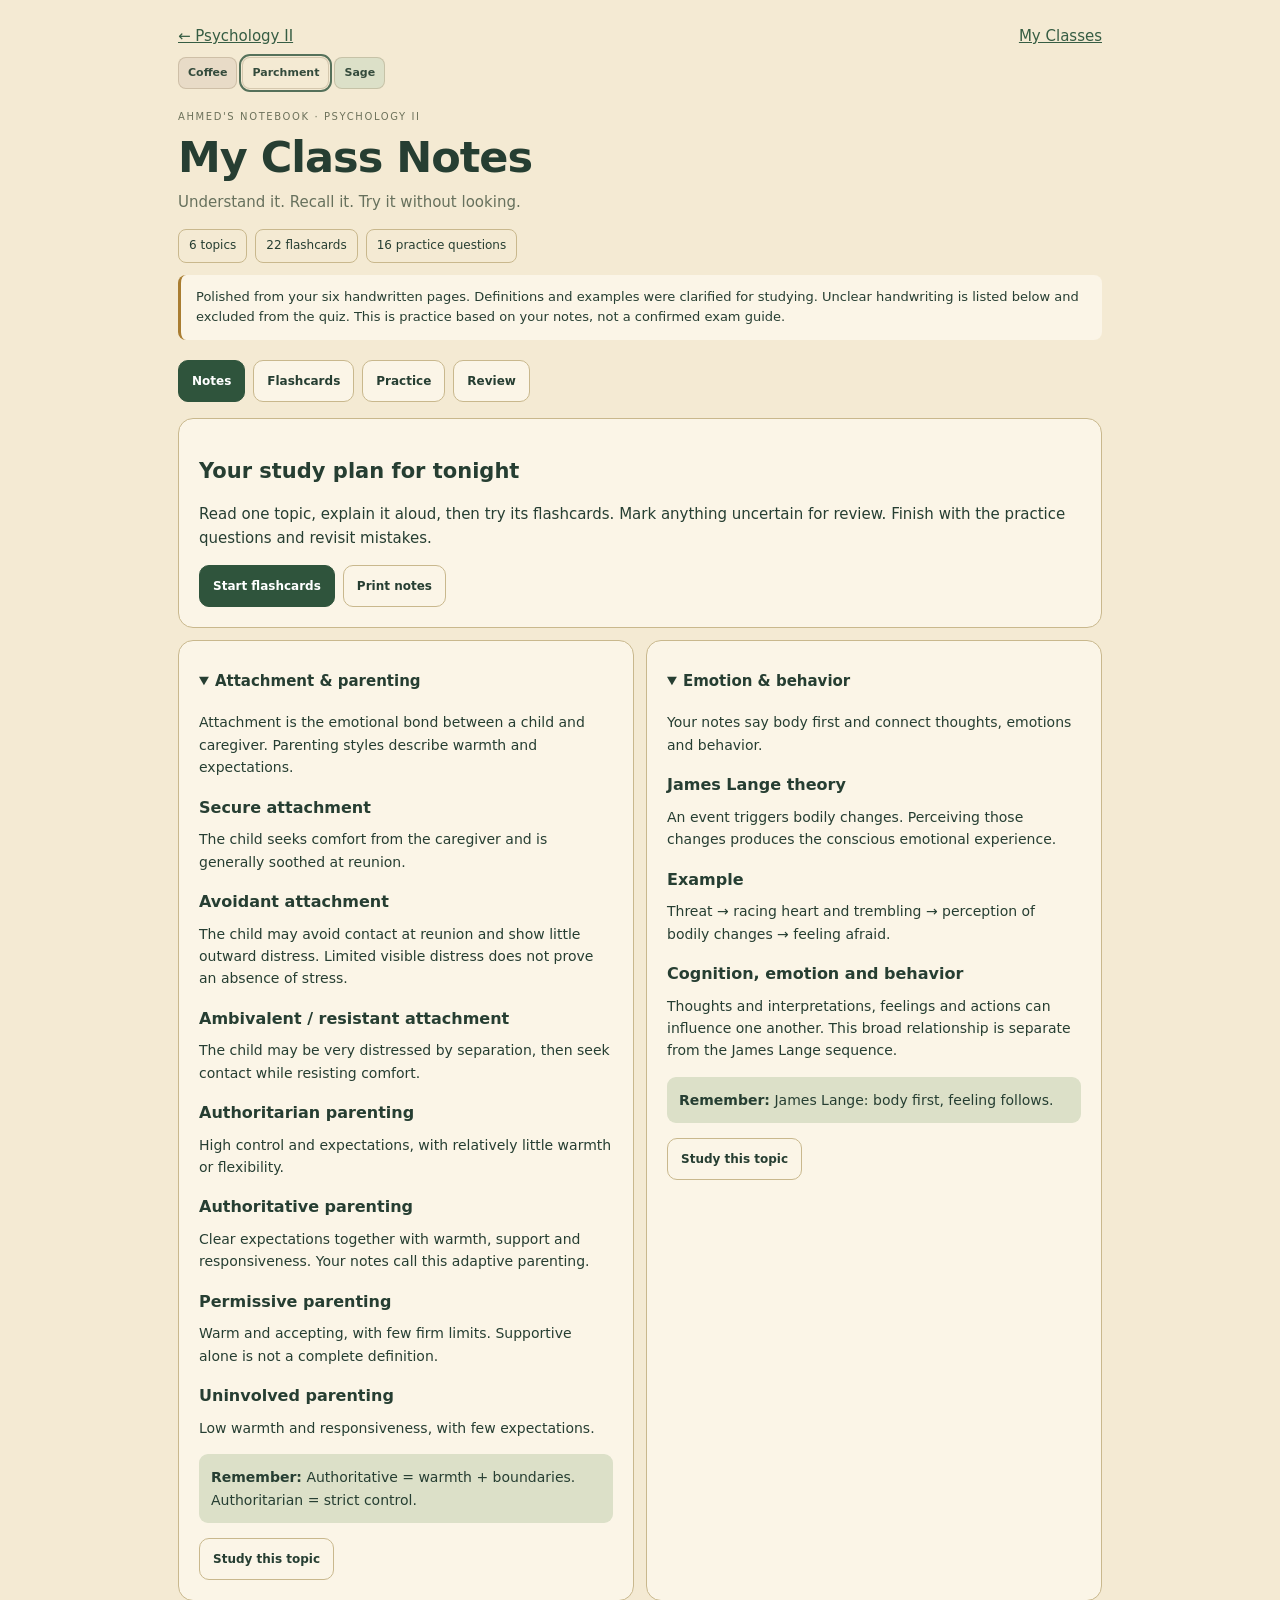
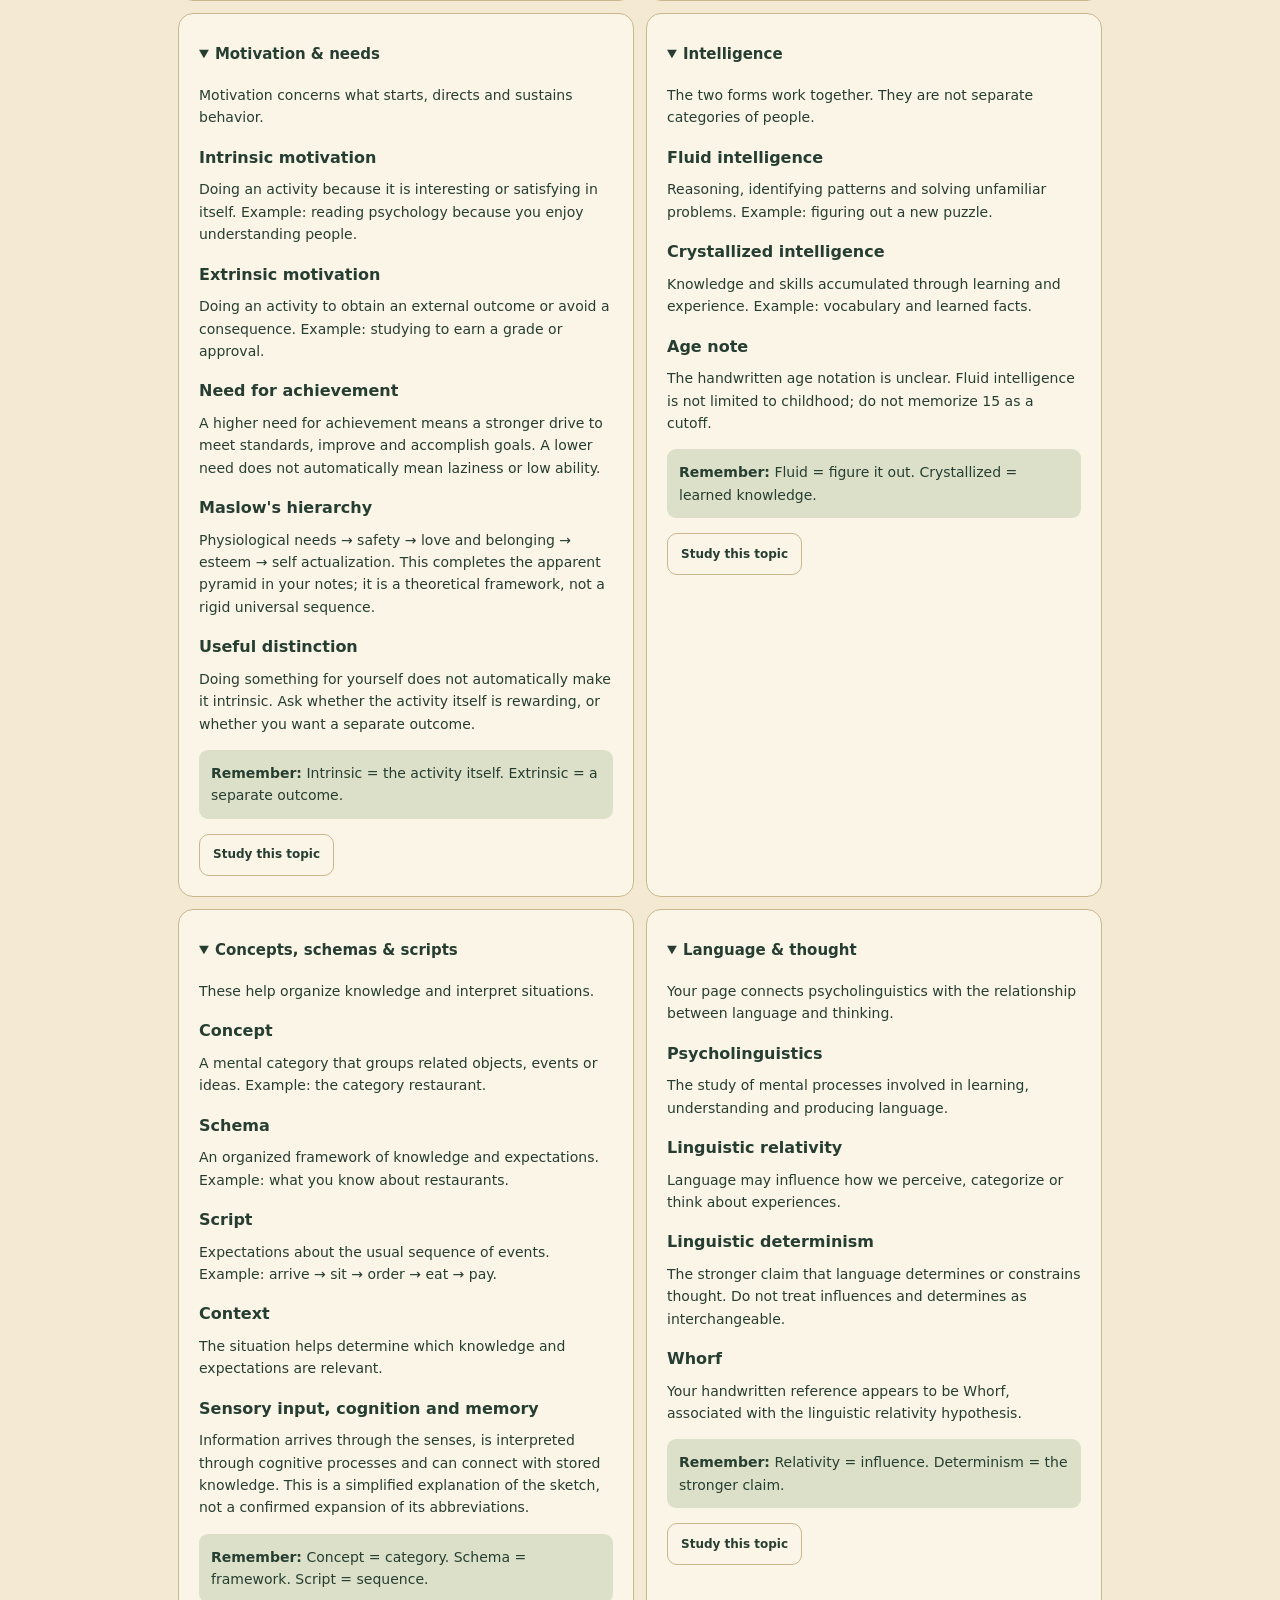
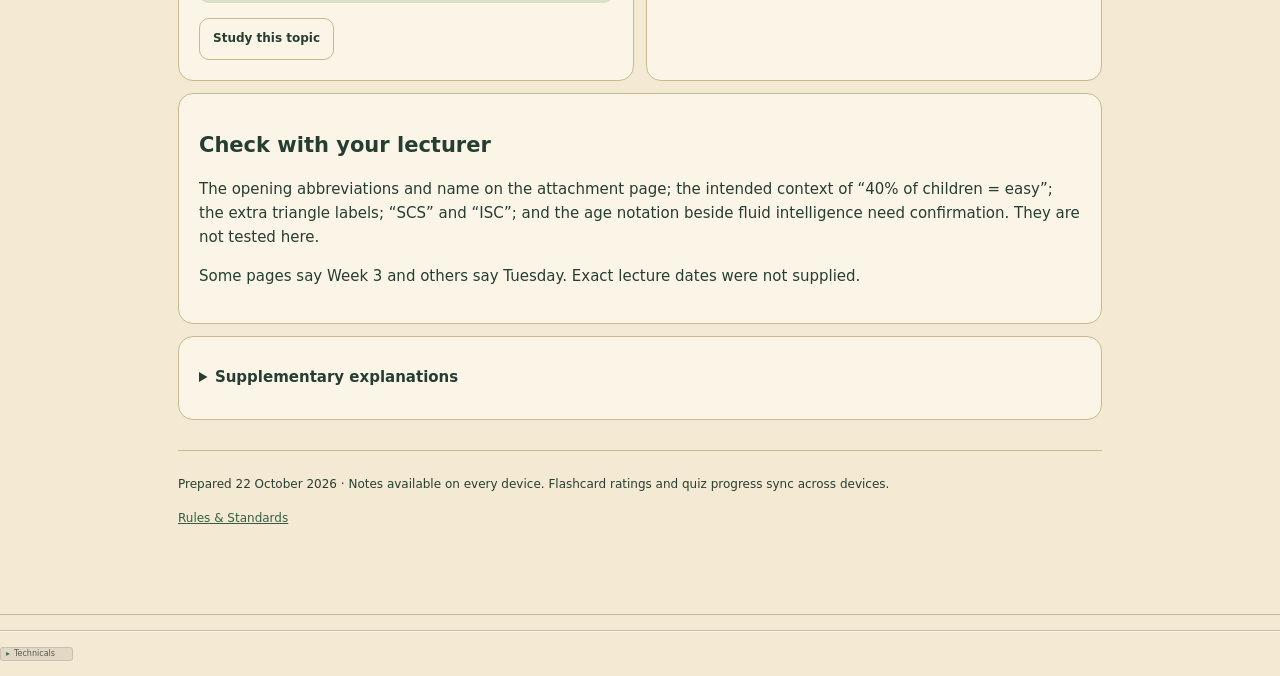
==== commit 90a272e8: "Apply UNI003 floating green arrow to the current view" ====
--- a/class-notes.html
+++ b/class-notes.html
@@ -66,5 +66,6 @@
   <button class="uni-top" type="button" aria-label="Back to top" onclick="window.scrollTo({top:0,behavior:matchMedia('(prefers-reduced-motion: reduce)').matches?'instant':'smooth'})"><svg aria-hidden="true" viewBox="0 0 32 42" width="22" height="29" fill="currentColor"><path d="M2 16 16 0 30 16H21V28H11V16Z"/><rect x="11" y="31" width="10" height="3" rx="1.5"/><rect x="11" y="37" width="10" height="3" rx="1.5"/></svg></button>
   <div class="uni-line" aria-hidden="true"></div>
   <details class="uni-rec"><summary><span class="uni-chip">Technicals</span></summary><div class="uni-body">Universal Site Design · 25 November 2026</div></details>
-</footer></body></html>
+</footer><script defer src="/uni003.js"></script>
+</body></html>
 
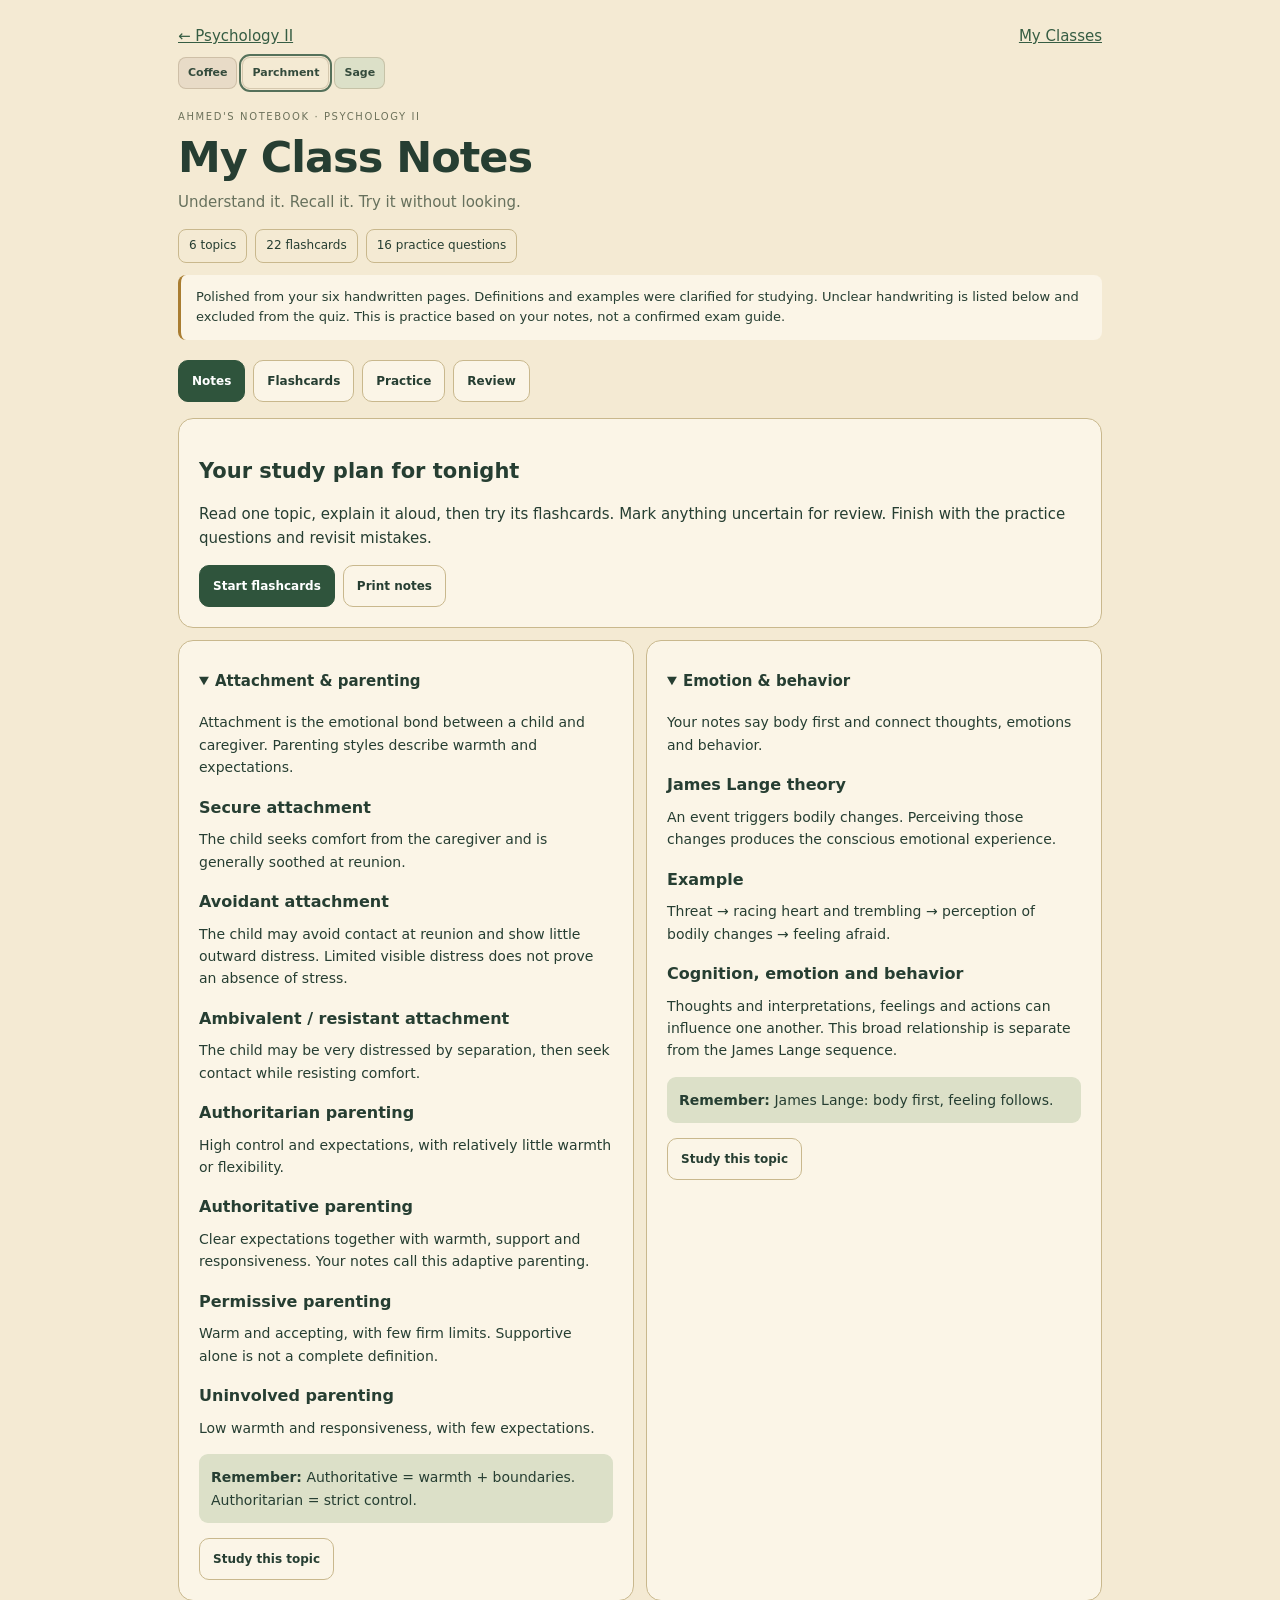
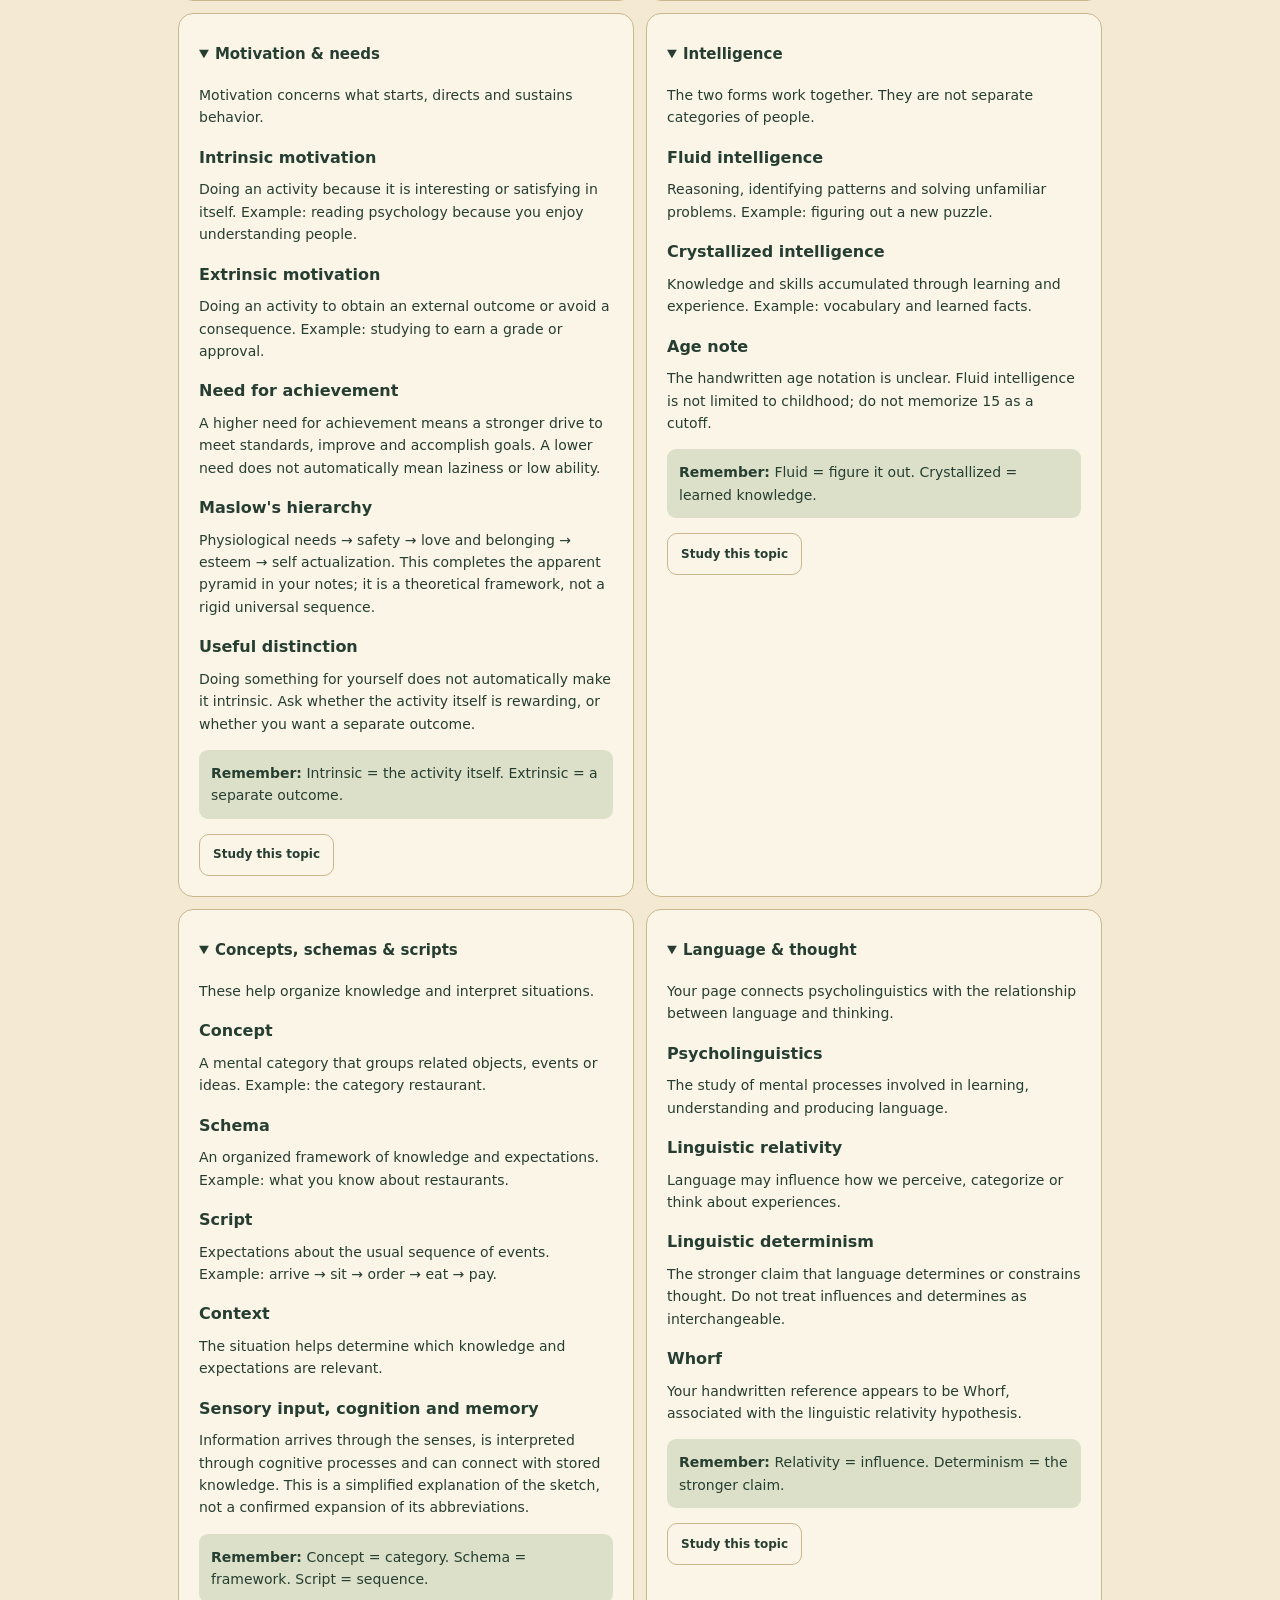
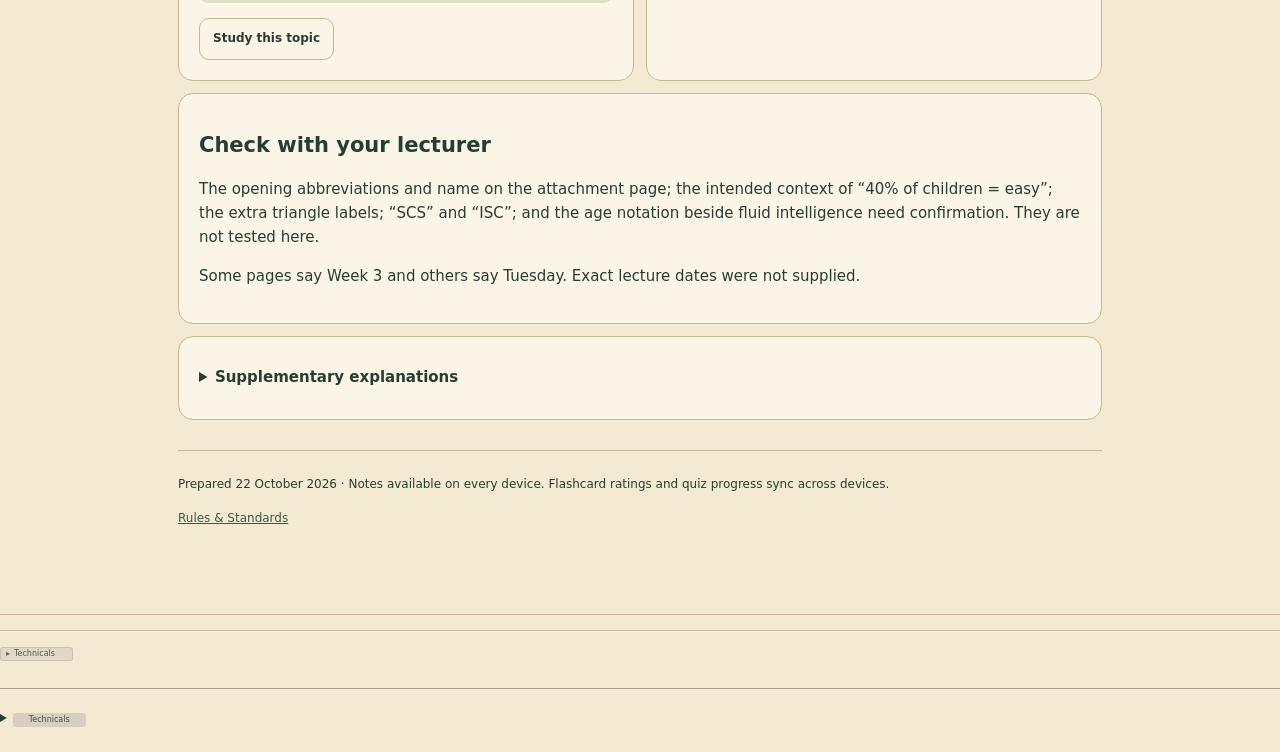
==== commit 125eb509: "Apply UNI005 release, connection indicators and latest HTML download" ====
--- a/class-notes.html
+++ b/class-notes.html
@@ -67,5 +67,33 @@
   <div class="uni-line" aria-hidden="true"></div>
   <details class="uni-rec"><summary><span class="uni-chip">Technicals</span></summary><div class="uni-body">Universal Site Design · 25 November 2026</div></details>
 </footer><script defer src="/uni003.js"></script>
-</body></html>
+<footer style="border-top:1px solid #ad9e8b;margin:12px 0;padding-top:8px"><details><summary style="width:max-content;padding:12px 0;cursor:pointer"><span style="display:inline-block;width:73px;text-align:center;background:#d8cfc2;color:#4e4b42;font:8px/14px system-ui;border-radius:3px">Technicals</span></summary><div class="uni005-release" dir="ltr"><p>Version 2026.11.26.1 · Released 26 November 2026 · 14:12 UTC</p><p data-connections data-origin="https://ahmed-life-lab.vercel.app" style="display:flex;flex-wrap:wrap;gap:4px 12px"><span role="img" data-service="github" aria-label="GitHub · unverified"><i aria-hidden="true" style="display:inline-block;width:7px;height:7px;border:1px solid currentColor;border-radius:100%;margin-right:4px"></i>GitHub</span><span role="img" data-service="vercel" aria-label="Vercel · unverified"><i aria-hidden="true" style="display:inline-block;width:7px;height:7px;border:1px solid currentColor;border-radius:100%;margin-right:4px"></i>Vercel</span><span role="img" data-service="supabase" aria-label="Supabase · unverified"><i aria-hidden="true" style="display:inline-block;width:7px;height:7px;border:1px solid currentColor;border-radius:100%;margin-right:4px"></i>Supabase</span></p><p><a href="https://ahmed-life-lab.vercel.app/latest.html" download>Download latest HTML · Ahmed Life Lab</a></p></div></details></footer><script>(() => {
+  const services = ['github', 'vercel', 'supabase'];
+  const labels = {connected:'verified',failed:'connection failed',unknown:'unverified'};
+  const colors = {connected:'#397448',failed:'#b24039',unknown:'transparent'};
+  async function check(row) {
+    function paint(states) {
+      for (const name of services) {
+        const label = row.querySelector('[data-service="'+name+'"]');
+        const state = Object.hasOwn(labels,states[name]) ? states[name] : 'unknown';
+        label.firstElementChild.style.backgroundColor = colors[state];
+        label.title = label.textContent.trim() + ' · ' + labels[state];
+        label.setAttribute('aria-label', label.title);
+      }
+    }
+    paint({});
+    try {
+      const url = new URL('/api/uni005', location.protocol === 'file:' ? row.dataset.origin : location.origin);
+      const response = await fetch(url, {cache:'no-store',credentials:'omit',signal:AbortSignal.timeout(8000)});
+      if (response.ok) paint(await response.json());
+    } catch { /* A saved copy can be opened offline. */ }
+  }
+  document.addEventListener('toggle', e => {
+    if (e.target.tagName === 'DETAILS' && e.target.open) {
+      const row = e.target.querySelector('[data-connections]');
+      if (row && row.closest('details') === e.target) check(row);
+    }
+  }, true);
+})();
+</script></body></html>
 
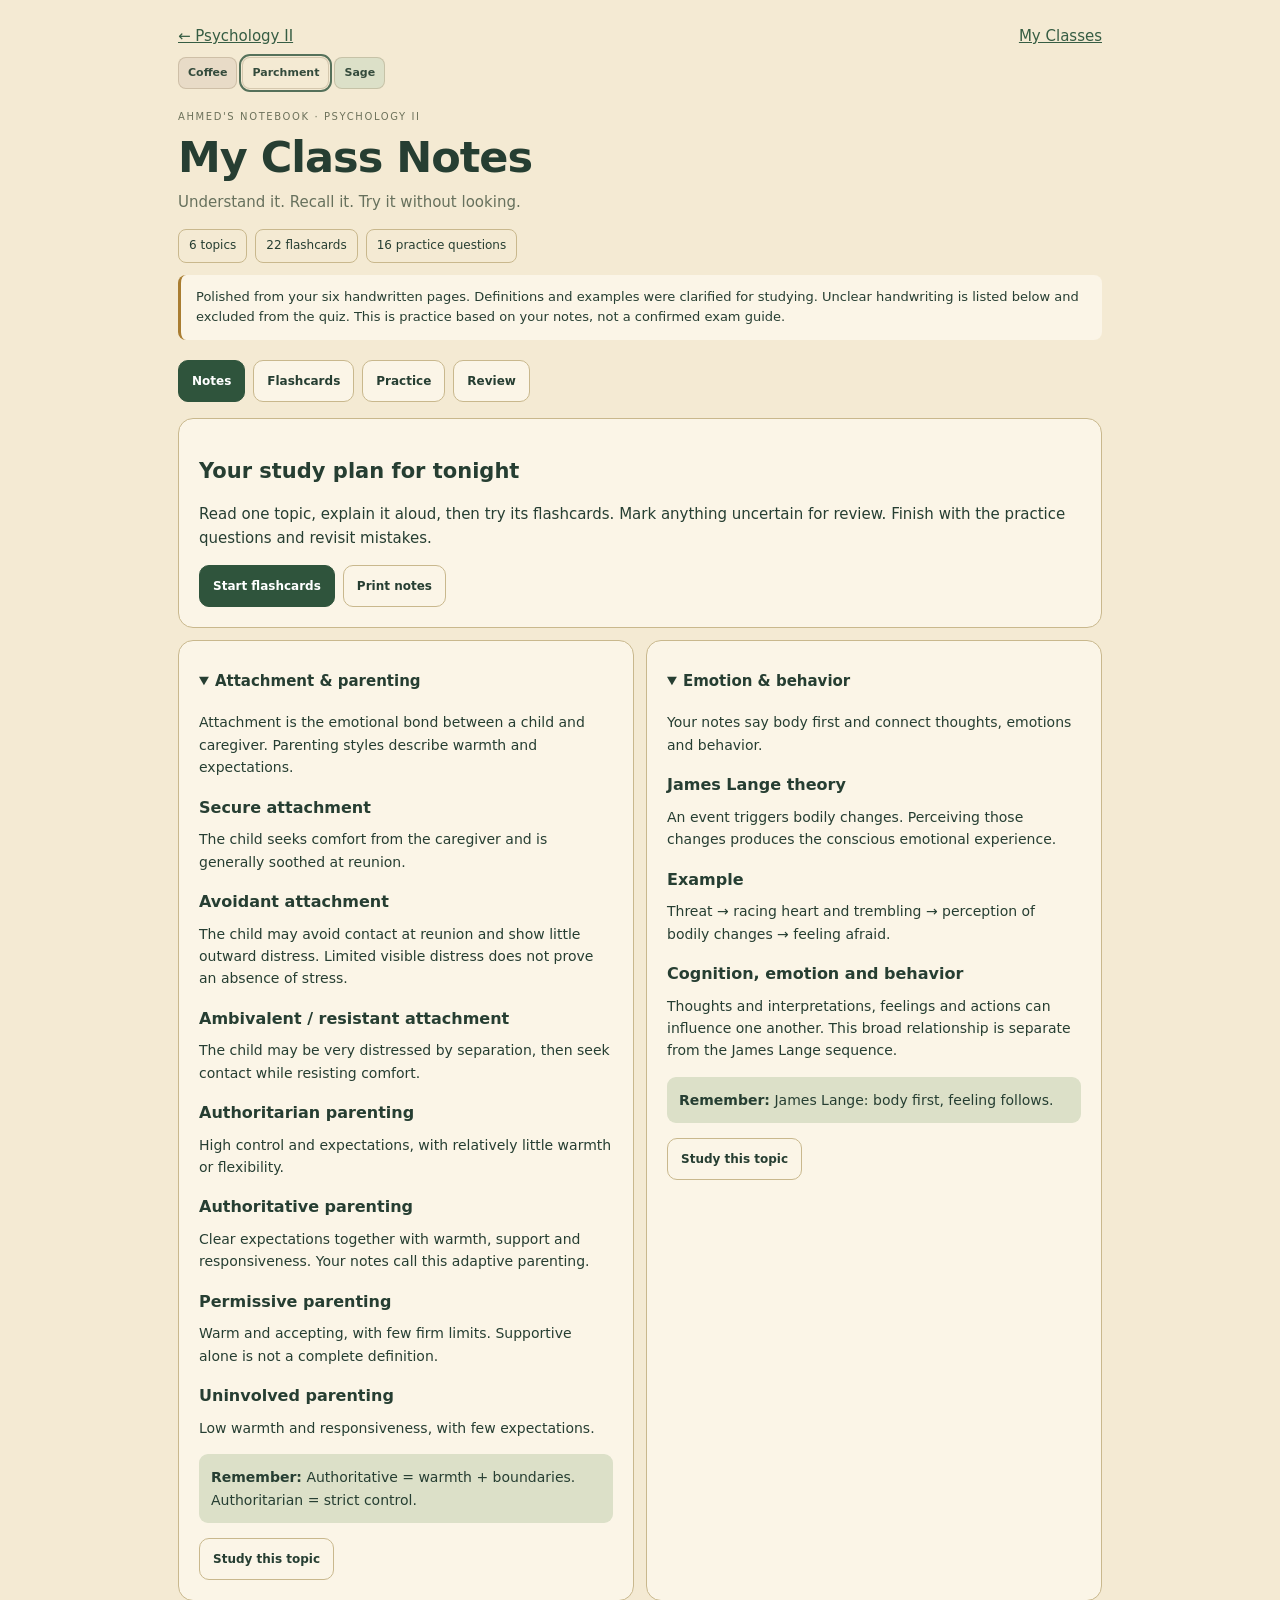
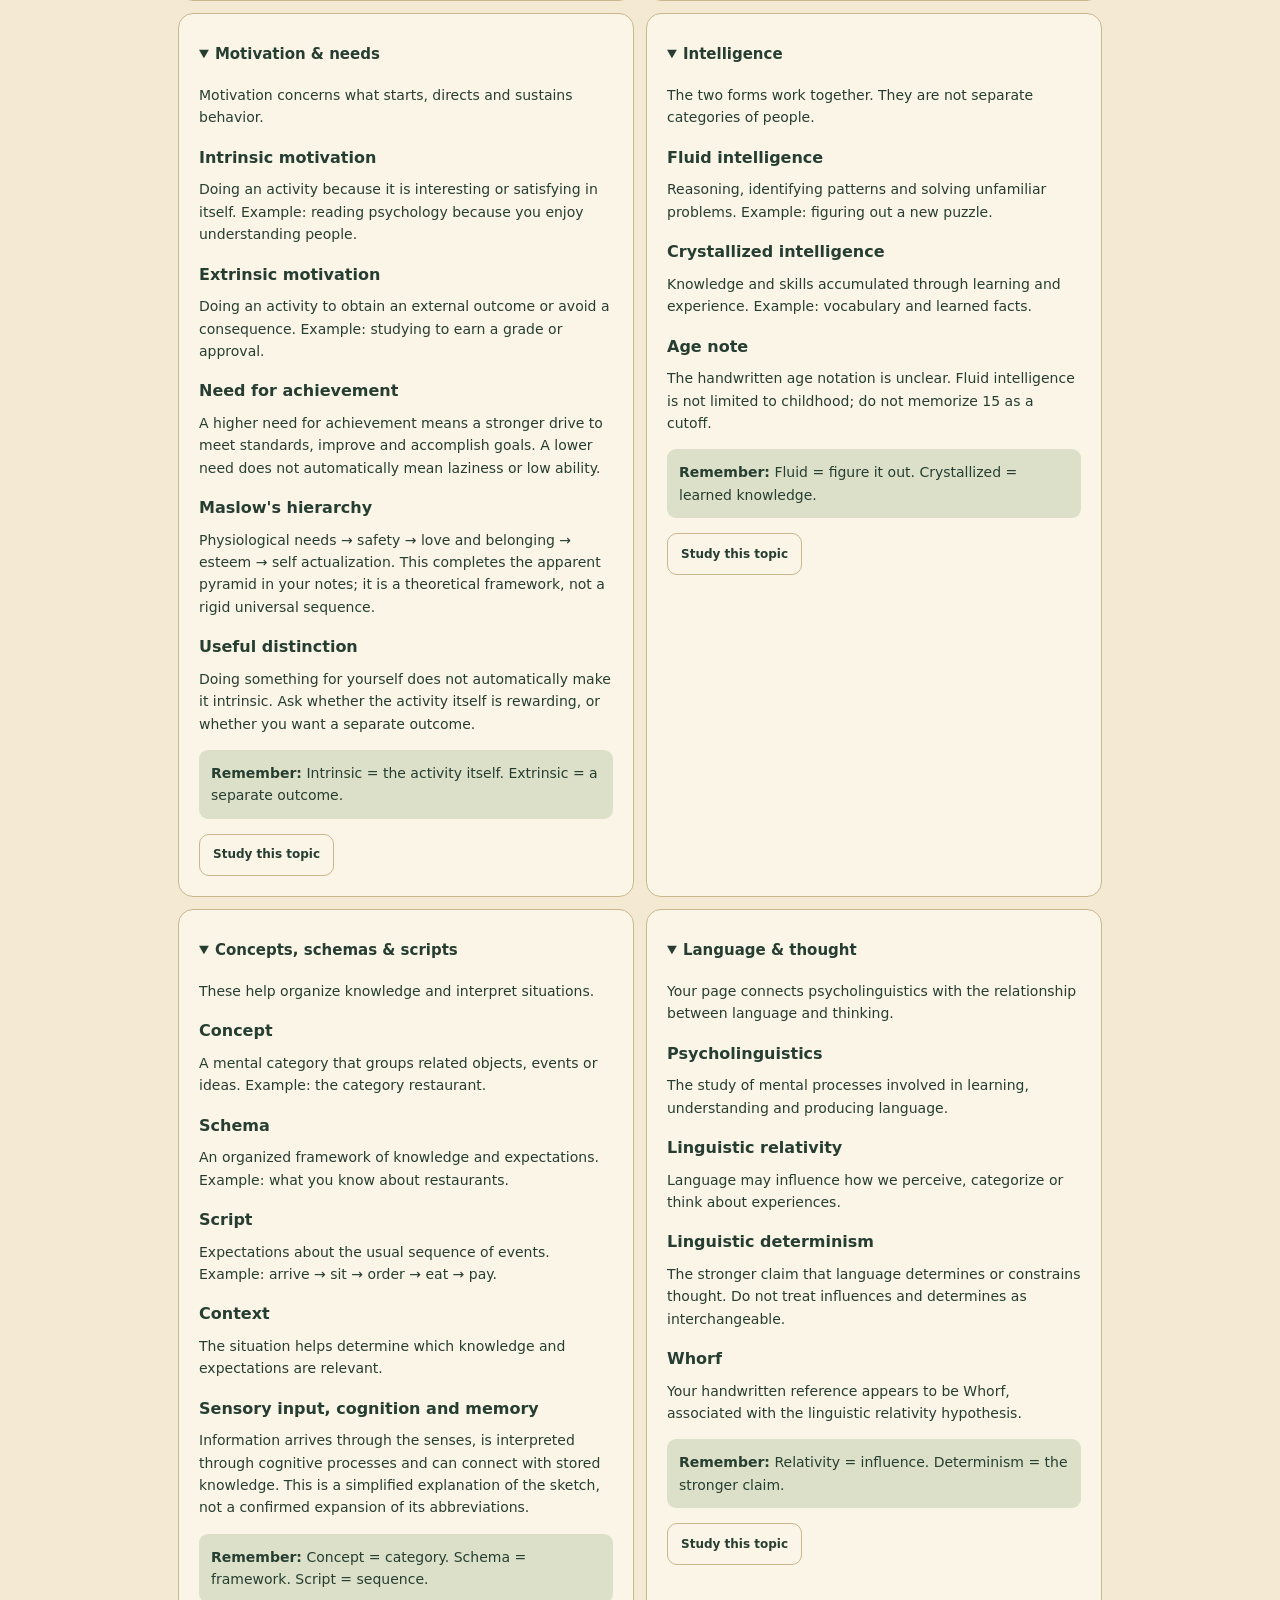
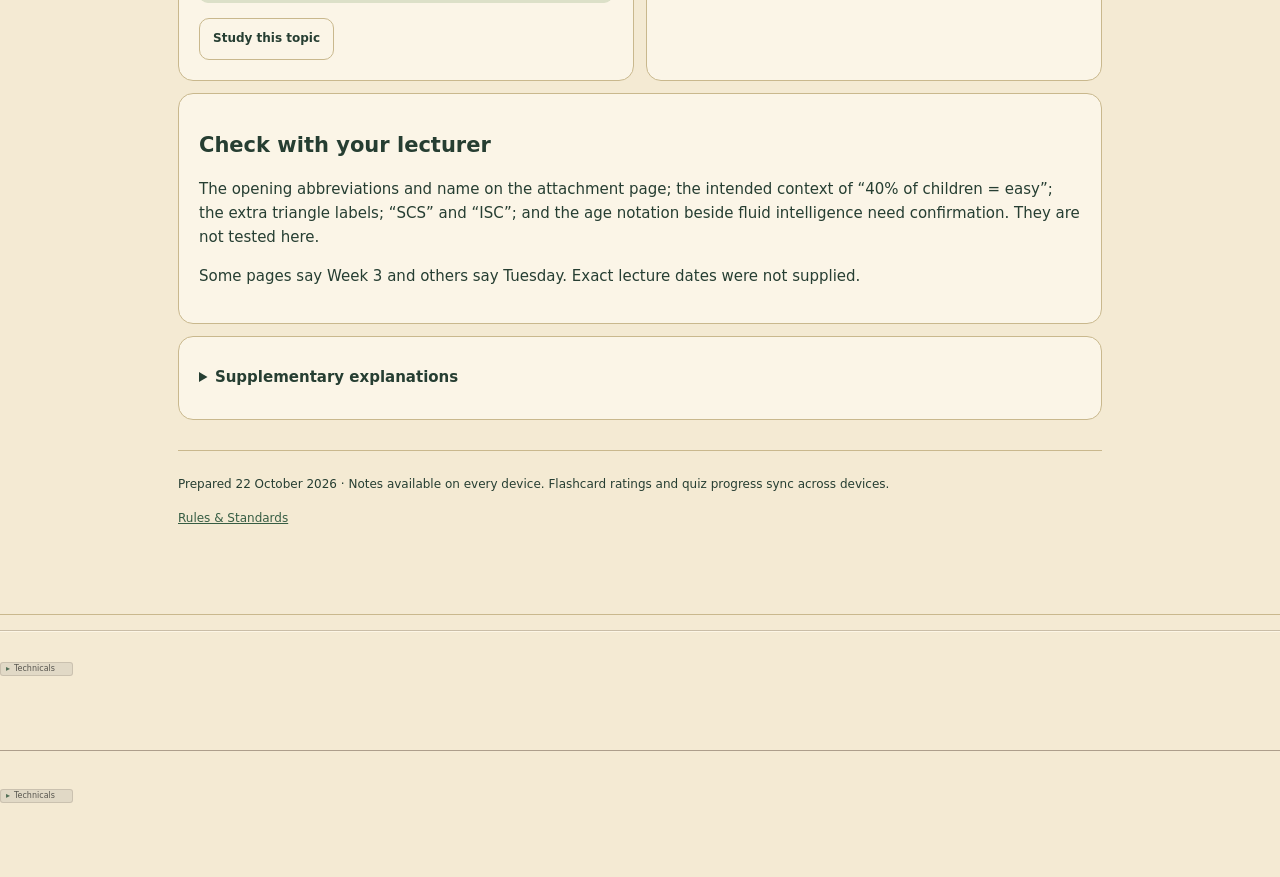
==== commit 04e7daaf: "Apply compact footer and keep Technicals clear of fixed navigation" ====
--- a/class-notes.html
+++ b/class-notes.html
@@ -4,7 +4,61 @@
 <link rel="icon" href="/ahmed-icon.svg"><link rel="stylesheet" href="/warm-theme.css">
 <style>
 *{box-sizing:border-box}body{margin:0;font:15px/1.6 system-ui,sans-serif;color:#263e32}main{max-width:960px;margin:auto;padding:24px 18px 56px}a{color:#365d43}button,select{font:600 12px/1.4 system-ui;min-height:42px;padding:9px 13px;border:1px solid var(--edge);border-radius:10px;color:#263e32;background:var(--surface);cursor:pointer}button:disabled{opacity:.45;cursor:default}button:focus-visible,a:focus-visible,select:focus-visible,summary:focus-visible{outline:3px solid #9a6834;outline-offset:3px}.topline,.actions,.tabs,.filters,.stats{display:flex;gap:8px;align-items:center;flex-wrap:wrap}.topline{justify-content:space-between}.eyebrow{font-size:10px;letter-spacing:1.6px;text-transform:uppercase;color:#6d725b;margin:20px 0 6px}h1{font-size:clamp(29px,6vw,43px);line-height:1.15;letter-spacing:-1px;margin:8px 0}h2{font-size:21px;line-height:1.35}h3{font-size:16px;margin-bottom:5px}p{margin:8px 0 15px}.muted,small{color:#67715d}.tabs{margin:20px 0 16px}.tabs button[aria-current=page],.primary{background:#2f543c;color:white;border-color:#2f543c}.box{border:1px solid var(--edge);border-radius:15px;padding:20px;background:var(--surface);margin:12px 0}.grid{display:grid;grid-template-columns:repeat(2,minmax(0,1fr));gap:12px}.grid .box{margin:0}.cue{background:var(--sage);padding:12px;border-radius:9px;font-size:13px}.stats{font-size:12px;margin:12px 0}.stats span{border:1px solid var(--edge);border-radius:8px;padding:6px 10px}.flash{text-align:center;min-height:300px;display:flex;flex-direction:column;justify-content:center;align-items:center}.flash h2{font-size:25px;max-width:650px}.flash .answer{border-top:1px solid var(--edge);padding-top:18px;max-width:650px}.flash .actions{justify-content:center}.option{display:block;width:100%;text-align:left;margin:9px 0;font-weight:500}.option.correct{border:2px solid #377148;background:#e4efdc;color:#244c2d}.option.wrong{border:2px solid #a44942;background:#f8e8e1;color:#772d28}.notice{border-left:3px solid #a97d31;padding:12px 15px;font-size:13px;background:var(--surface);border-radius:8px}summary{cursor:pointer;font-weight:650;padding:8px 0;min-height:42px}footer{margin-top:30px;padding-top:16px;border-top:1px solid var(--edge);font-size:12px}#warning{color:#853d2c}.filters select{max-width:100%}.topic-body p{font-size:14px}.study-link{display:inline-flex;align-items:center;min-height:42px}.source-list a{display:inline-block;margin-right:12px}#pane{scroll-margin-top:15px}@media(max-width:600px){.grid{grid-template-columns:1fr}main{padding:18px 14px 36px}.box{padding:16px}.tabs{gap:5px}.tabs button{flex:1;padding:9px 7px}.flash h2{font-size:22px}.filters{align-items:stretch;flex-direction:column}}@media print{.tabs,.topline,.warm-themes,.filters,button,.stats,footer{display:none!important}.grid{display:block}.box{break-inside:avoid}main{max-width:none;padding:0}details .topic-body{display:block}body{background:white!important}}
-</style><script src="/sync-merge.js?v=1"></script><script src="/cloud-sync.js?v=1"></script><style>.uni-footer{direction:ltr;text-align:left;padding-top:12px}.uni-top{display:flex;align-items:center;justify-content:flex-start;width:44px;height:44px;background:transparent;border:0;padding:0;color:#527057;box-shadow:none;cursor:pointer}.uni-line{height:2px;margin:3px 0 0;background:linear-gradient(to bottom,rgba(93,75,53,.28) 0 50%,rgba(255,249,235,.8) 50% 100%)}.uni-rec{width:100%;margin:0;background:transparent;border:0;box-shadow:none}.uni-rec>summary{display:flex;align-items:center;justify-content:flex-start;list-style:none;min-height:44px;width:max-content;padding:0;cursor:pointer}.uni-rec>summary::-webkit-details-marker,.uni-rec>summary::before{display:none;content:none}.uni-chip{box-sizing:border-box;display:inline-flex;align-items:center;gap:4px;width:73px;height:14px;border:.5px solid rgba(130,122,109,.25);border-radius:3px;background:rgba(130,130,130,.16);color:#58564f;font:400 8px/1 system-ui,sans-serif;padding:0 5px}.uni-chip::before{content:'▸';color:#527057;font-size:8px}.uni-rec[open] .uni-chip::before{content:'▾'}.uni-body{padding:6px 0 12px;font:12px/1.5 system-ui,sans-serif}</style></head><body><main>
+</style><script src="/sync-merge.js?v=1"></script><script src="/cloud-sync.js?v=1"></script><style>.uni-footer{direction:ltr;text-align:left;padding-top:12px}.uni-top{display:flex;align-items:center;justify-content:flex-start;width:44px;height:44px;background:transparent;border:0;padding:0;color:#527057;box-shadow:none;cursor:pointer}.uni-line{height:2px;margin:3px 0 0;background:linear-gradient(to bottom,rgba(93,75,53,.28) 0 50%,rgba(255,249,235,.8) 50% 100%)}.uni-rec{width:100%;margin:0;background:transparent;border:0;box-shadow:none}.uni-rec>summary{display:flex;align-items:center;justify-content:flex-start;list-style:none;min-height:44px;width:max-content;padding:0;cursor:pointer}.uni-rec>summary::-webkit-details-marker,.uni-rec>summary::before{display:none;content:none}.uni-chip{box-sizing:border-box;display:inline-flex;align-items:center;gap:4px;width:73px;height:14px;border:.5px solid rgba(130,122,109,.25);border-radius:3px;background:rgba(130,130,130,.16);color:#58564f;font:400 8px/1 system-ui,sans-serif;padding:0 5px}.uni-chip::before{content:'▸';color:#527057;font-size:8px}.uni-rec[open] .uni-chip::before{content:'▾'}.uni-body{padding:6px 0 12px;font:12px/1.5 system-ui,sans-serif}</style><style id="uni005-compact">
+footer:has(> [data-uni-footer]){padding-bottom:calc(62px + env(safe-area-inset-bottom,0px))!important}
+
+/* UNI005. The disclosure owns the tap area. Its label owns the visible chip. */
+:is(#site-rec,[data-uni-footer])[data-uni-footer],
+:is(#site-rec,[data-uni-footer])[data-uni-footer] details {
+  box-sizing:border-box!important; width:100%!important; max-width:100%!important;
+  margin:0!important; padding:0!important; border:0!important; border-radius:0!important;
+  background:transparent!important; box-shadow:none!important; text-align:left!important;
+  direction:ltr; color:#58564f; font:400 8px/12px system-ui,sans-serif!important;
+}
+:is(#site-rec,[data-uni-footer])[data-uni-footer] :is(div,p,span,a,button,small,h3,dl,dt,dd,label,summary) {
+  font:400 8px/12px system-ui,sans-serif!important;
+  letter-spacing:normal!important; text-transform:none!important;
+}
+:is(#site-rec,[data-uni-footer])[data-uni-footer] :is(.uni-body,.rec-body,.techbody,.tech-inner,.chapter-detail-group,.website-details,.technical-section,.uni005-release) {
+  background:transparent!important; border:0!important; box-shadow:none!important;
+  padding:0!important; margin:0!important; text-align:left!important; display:block;
+}
+:is(#site-rec,[data-uni-footer])[data-uni-footer] summary {
+  display:flex!important; align-items:flex-end!important; justify-content:flex-start!important;
+  width:max-content!important; max-width:100%!important; min-width:44px!important; height:44px!important; min-height:44px!important;
+  margin:0!important; padding:0!important; list-style:none!important; box-sizing:border-box!important;
+  background:transparent!important; border:0!important; border-radius:0!important; box-shadow:none!important;
+  transform:none!important; cursor:pointer; direction:ltr;
+}
+:is(#site-rec,[data-uni-footer])[data-uni-footer] summary::-webkit-details-marker {display:none}
+:is(#site-rec,[data-uni-footer])[data-uni-footer] summary::before,
+:is(#site-rec,[data-uni-footer])[data-uni-footer] summary::after {content:none!important;display:none!important}
+:is(#site-rec,[data-uni-footer])[data-uni-footer] summary > span {
+  display:inline-flex!important; align-items:center!important; justify-content:flex-start!important; flex:none!important;
+  box-sizing:border-box!important; width:max-content!important; min-width:0!important; height:14px!important; min-height:14px!important;
+  gap:4px!important; margin:0!important; padding:0 5px!important;
+  border:.5px solid rgba(130,122,109,.25)!important; border-radius:3px!important;
+  background:rgba(130,130,130,.16)!important; color:#58564f!important; box-shadow:none!important;
+  font:400 8px/1 system-ui,sans-serif!important; white-space:nowrap!important; overflow-wrap:normal!important;
+  transform:none!important; rotate:none!important; position:static!important;
+}
+:is(#site-rec,[data-uni-footer])[data-uni-footer] > summary > span {width:73px!important}
+:is(#site-rec,[data-uni-footer])[data-uni-footer] summary > span::before {
+  display:inline!important; content:"▸"!important; font:400 8px/1 system-ui,sans-serif!important;
+  color:#527057!important; transform:none!important; border:0!important;
+}
+:is(#site-rec,[data-uni-footer])[data-uni-footer][open] > summary > span::before,
+:is(#site-rec,[data-uni-footer])[data-uni-footer] details[open] > summary > span::before {content:"▾"!important}
+:is(#site-rec,[data-uni-footer])[data-uni-footer] summary:focus-visible > span {outline:2px solid #527057;outline-offset:1px}
+:is(#site-rec,[data-uni-footer])[data-uni-footer] :is(.uni005-release,p) {margin:0!important;padding:0!important}
+:is(#site-rec,[data-uni-footer])[data-uni-footer] .uni005-release {display:grid!important;gap:2px!important;padding-top:4px!important}
+:is(#site-rec,[data-uni-footer])[data-uni-footer] [data-connections] {display:flex!important;gap:2px 8px!important;flex-wrap:wrap}
+:is(#site-rec,[data-uni-footer])[data-uni-footer] [data-service] {display:inline-flex;align-items:center;gap:3px;white-space:nowrap}
+:is(#site-rec,[data-uni-footer])[data-uni-footer] [data-service] i {display:inline-block;width:6px!important;height:6px!important;box-sizing:border-box;margin:0!important;border:1px solid currentColor;border-radius:50%}
+:is(#site-rec,[data-uni-footer])[data-uni-footer] :is(.actions,.actions-line,.row,.chapter-detail-row) {gap:2px 4px!important;padding:0!important}
+:is(#site-rec,[data-uni-footer])[data-uni-footer] button {min-height:14px!important;padding:0 5px!important;margin:0!important}
+:is(#site-rec,[data-uni-footer])[data-uni-footer] details[open] > p:first-of-type {padding-top:4px!important}
+</style></head><body><main>
 <div class="topline"><a href="/psychology.html?class=psychology">← Psychology II</a><a href="/?page=university">My Classes</a></div>
 <div class="warm-themes" aria-label="Page color"><button data-theme="coffee">Coffee</button><button data-theme="parchment">Parchment</button><button data-theme="sage">Sage</button></div>
 <header><p class="eyebrow">Ahmed's notebook · Psychology II</p><h1>My Class Notes</h1><p class="muted">Understand it. Recall it. Try it without looking.</p><div class="stats"><span>6 topics</span><span>22 flashcards</span><span>16 practice questions</span></div></header>
@@ -65,9 +119,9 @@
 </script><script>window.addEventListener('ahmed-cloud-updated',()=>{try{const s=JSON.parse(localStorage.getItem(KEY)||'null');if(s&&s.ratings&&s.answers){state=s;render()}const v=localStorage.getItem('ahmed-theme');if(themes.includes(v)){theme=v;applyTheme()}}catch(e){}});</script><footer class="uni-footer">
   <button class="uni-top" type="button" aria-label="Back to top" onclick="window.scrollTo({top:0,behavior:matchMedia('(prefers-reduced-motion: reduce)').matches?'instant':'smooth'})"><svg aria-hidden="true" viewBox="0 0 32 42" width="22" height="29" fill="currentColor"><path d="M2 16 16 0 30 16H21V28H11V16Z"/><rect x="11" y="31" width="10" height="3" rx="1.5"/><rect x="11" y="37" width="10" height="3" rx="1.5"/></svg></button>
   <div class="uni-line" aria-hidden="true"></div>
-  <details class="uni-rec"><summary><span class="uni-chip">Technicals</span></summary><div class="uni-body">Universal Site Design · 25 November 2026</div></details>
+  <details data-uni-footer class="uni-rec"><summary><span class="uni-chip">Technicals</span></summary><div class="uni-body">Universal Site Design · 25 November 2026</div></details>
 </footer><script defer src="/uni003.js"></script>
-<footer style="border-top:1px solid #ad9e8b;margin:12px 0;padding-top:8px"><details><summary style="width:max-content;padding:12px 0;cursor:pointer"><span style="display:inline-block;width:73px;text-align:center;background:#d8cfc2;color:#4e4b42;font:8px/14px system-ui;border-radius:3px">Technicals</span></summary><div class="uni005-release" dir="ltr"><p>Version 2026.11.26.1 · Released 26 November 2026 · 14:12 UTC</p><p data-connections data-origin="https://ahmed-life-lab.vercel.app" style="display:flex;flex-wrap:wrap;gap:4px 12px"><span role="img" data-service="github" aria-label="GitHub · unverified"><i aria-hidden="true" style="display:inline-block;width:7px;height:7px;border:1px solid currentColor;border-radius:100%;margin-right:4px"></i>GitHub</span><span role="img" data-service="vercel" aria-label="Vercel · unverified"><i aria-hidden="true" style="display:inline-block;width:7px;height:7px;border:1px solid currentColor;border-radius:100%;margin-right:4px"></i>Vercel</span><span role="img" data-service="supabase" aria-label="Supabase · unverified"><i aria-hidden="true" style="display:inline-block;width:7px;height:7px;border:1px solid currentColor;border-radius:100%;margin-right:4px"></i>Supabase</span></p><p><a href="https://ahmed-life-lab.vercel.app/latest.html" download>Download latest HTML · Ahmed Life Lab</a></p></div></details></footer><script>(() => {
+<footer style="border-top:1px solid #ad9e8b;margin:12px 0;padding-top:8px"><details data-uni-footer><summary><span style="display:inline-block;width:73px;text-align:center;background:#d8cfc2;color:#4e4b42;font:8px/14px system-ui;border-radius:3px">Technicals</span></summary><div class="uni005-release" dir="ltr"><p>Version 2026.11.26.2 · Released 26 November 2026 · 14:46 UTC</p><p data-connections data-origin="https://ahmed-life-lab.vercel.app" style="display:flex;flex-wrap:wrap;gap:4px 12px"><span role="img" data-service="github" aria-label="GitHub · unverified"><i aria-hidden="true" style="display:inline-block;width:7px;height:7px;border:1px solid currentColor;border-radius:100%;margin-right:4px"></i>GitHub</span><span role="img" data-service="vercel" aria-label="Vercel · unverified"><i aria-hidden="true" style="display:inline-block;width:7px;height:7px;border:1px solid currentColor;border-radius:100%;margin-right:4px"></i>Vercel</span><span role="img" data-service="supabase" aria-label="Supabase · unverified"><i aria-hidden="true" style="display:inline-block;width:7px;height:7px;border:1px solid currentColor;border-radius:100%;margin-right:4px"></i>Supabase</span></p><p><a href="https://ahmed-life-lab.vercel.app/latest.html" download>Download latest HTML · Ahmed Life Lab</a></p></div></details></footer><script>(() => {
   const services = ['github', 'vercel', 'supabase'];
   const labels = {connected:'verified',failed:'connection failed',unknown:'unverified'};
   const colors = {connected:'#397448',failed:'#b24039',unknown:'transparent'};
